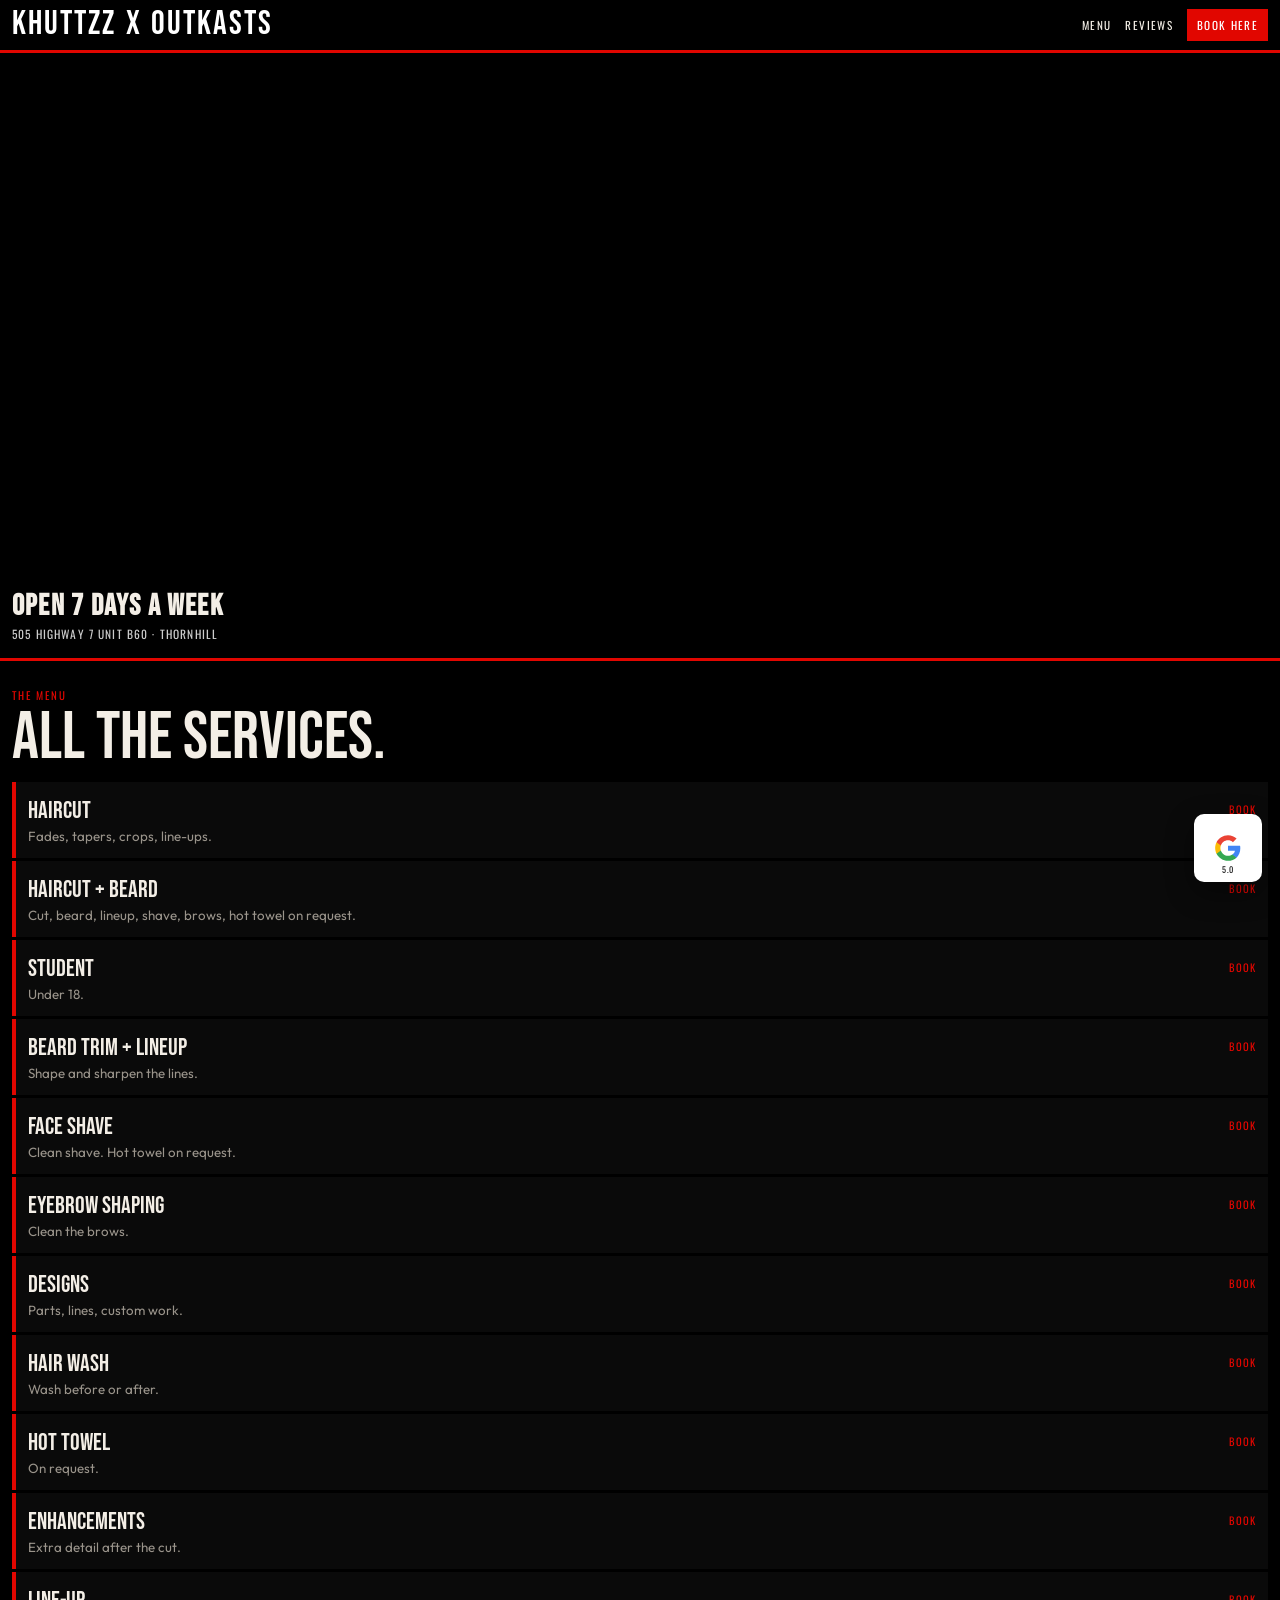
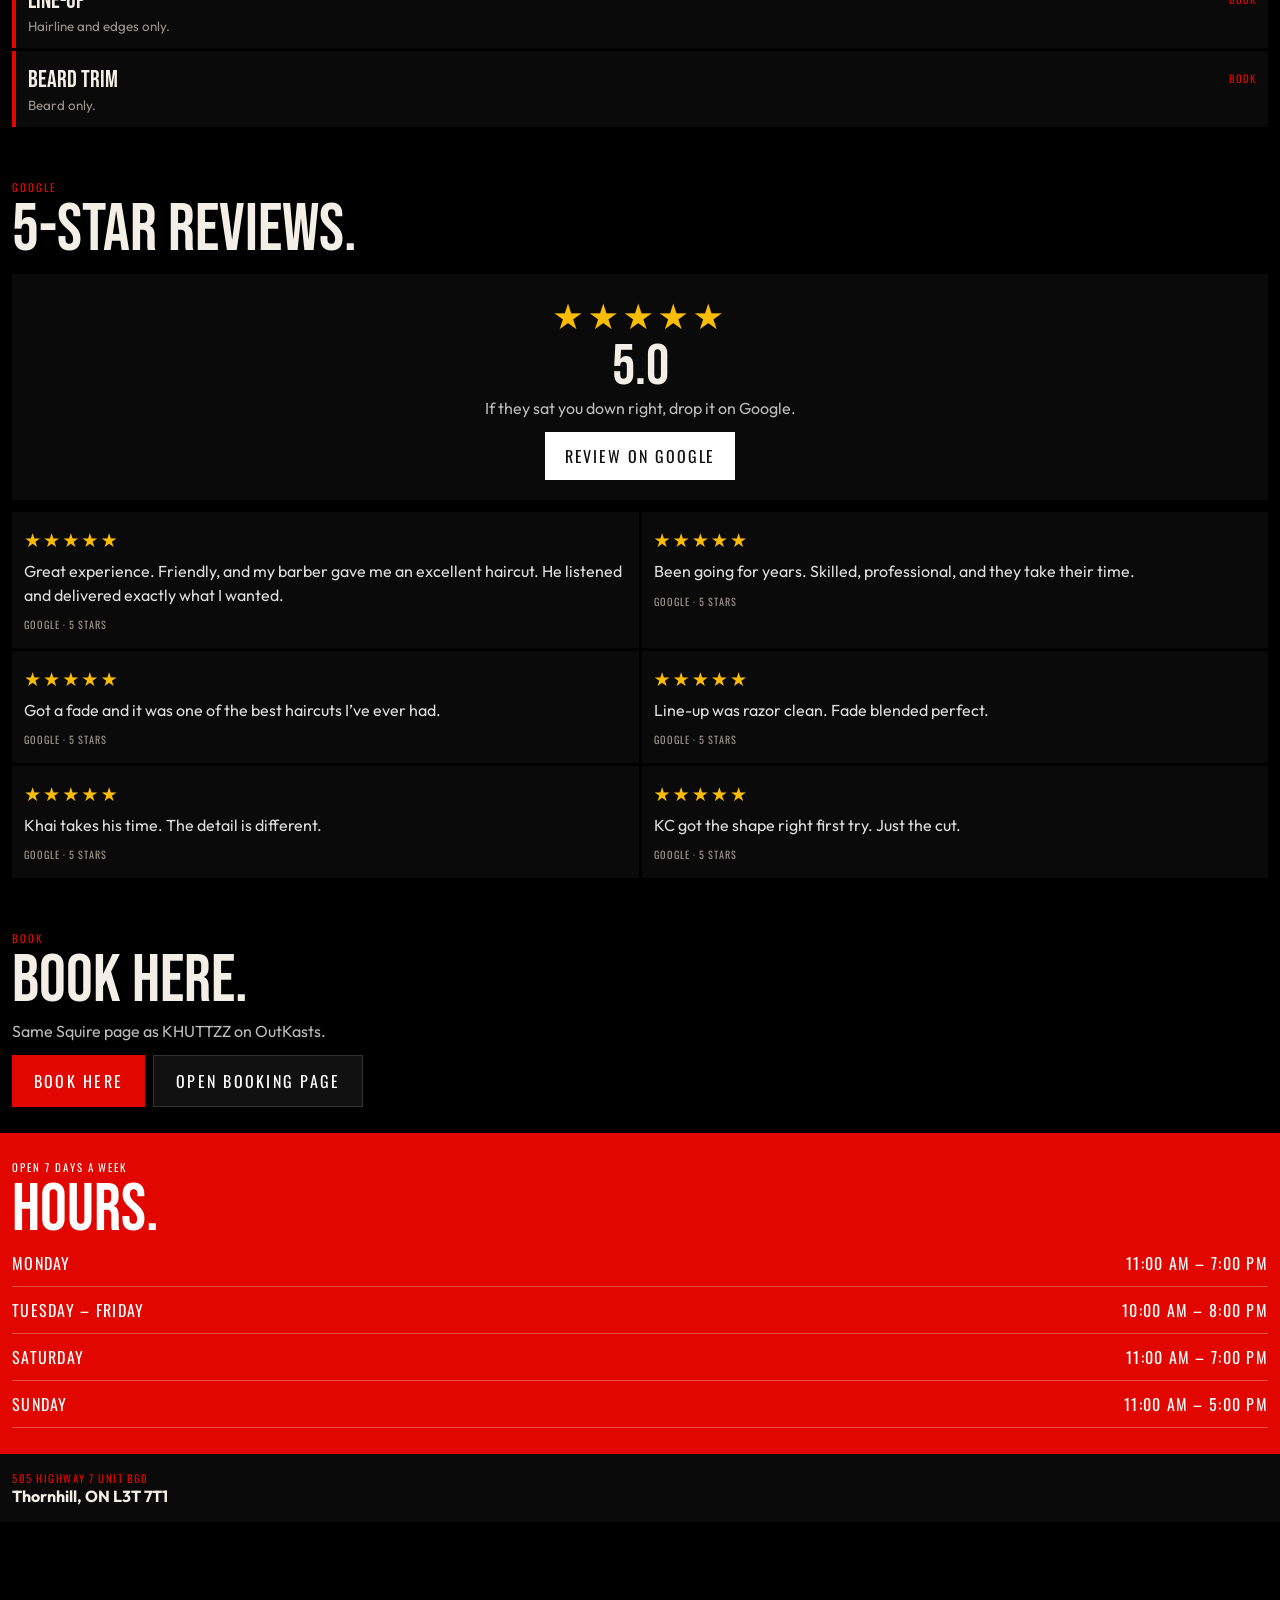
==== index.html @ bf130a8c "h" ====
<!DOCTYPE html>
<html lang="en">
<head>
  <meta charset="utf-8" />
  <meta name="viewport" content="width=device-width, initial-scale=1, viewport-fit=cover" />
  <title>KHUTTZZ x OutKasts | Thornhill</title>
  <link rel="icon" href="assets/logo.png" />
  <meta name="theme-color" content="#000000" />
  <meta name="apple-mobile-web-app-capable" content="yes" />
  <meta name="description" content="KHUTTZZ x OutKasts. Open 7 days a week. 505 Highway 7 Unit B60, Thornhill." />
  <link rel="preconnect" href="https://fonts.googleapis.com" />
  <link rel="preconnect" href="https://fonts.gstatic.com" crossorigin />
  <link href="https://fonts.googleapis.com/css2?family=Bebas+Neue&family=Oswald:wght@500;600&family=Outfit:wght@400;600&display=swap" rel="stylesheet" />
  <style>
    :root { --red:#e10600; --ink:#f3eee6; --mute:#9a948b; --gold:#fbbc04; }
    * { box-sizing:border-box; margin:0; padding:0; }
    html,body { width:100%; overflow-x:hidden; background:#000; color:var(--ink); }
    body { font-family:Outfit,system-ui,sans-serif; }
    img { display:block; }
    video { display:block; width:100%; }
    a { color:inherit; text-decoration:none; }
    img[broken],video[broken] { display:none !important; }

    .wall {
      position:fixed; inset:0; z-index:0;
      display:grid;
      grid-template-columns:1fr 1fr;
      grid-template-rows:repeat(4,1fr);
      width:100%; height:100vh; height:100dvh;
    }
    .wall video {
      width:100%; height:100%;
      object-fit:cover;
      pointer-events:none;
    }
    @media (min-width:700px) {
      .wall {
        grid-template-columns:repeat(4,1fr);
        grid-template-rows:1fr 1fr;
      }
    }
    .shade {
      position:fixed; inset:0; z-index:1; pointer-events:none;
      background:rgba(0,0,0,.55);
    }
    .wrap { position:relative; z-index:2; background:transparent; }
    .block, .bar, .hours, .pin, .menu a, .quotes article, .gbox { background:#000; }

    .top {
      position:sticky; top:0; z-index:20;
      display:flex; justify-content:space-between; align-items:center;
      padding:calc(8px + env(safe-area-inset-top)) 12px 8px;
      background:#000; border-bottom:3px solid var(--red);
    }
    .brand-lockup {
      display:flex; align-items:baseline; gap:.28em;
      min-width:0; max-width:70vw;
      font-family:"Bebas Neue",sans-serif;
      font-size:clamp(1.35rem,4.8vw,2.1rem);
      letter-spacing:.06em;
      color:#fff;
      line-height:1;
      white-space:nowrap;
    }
    .brand-lockup em {
      font-style:normal;
      font-family:"Bebas Neue",sans-serif;
      color:#fff;
      letter-spacing:.06em;
    }
    .top nav { display:flex; gap:14px; align-items:center; flex:none; }
    .top nav a {
      font-family:Oswald,sans-serif; letter-spacing:.12em; text-transform:uppercase; font-size:.7rem;
    }
    .top nav a.book-here {
      background:var(--red); color:#fff; padding:8px 10px;
    }

    .hero {
      height:46vh; min-height:220px; background:transparent;
    }
    .bar {
      padding:16px 12px; background:#000; border-bottom:3px solid var(--red);
    }
    .bar strong {
      display:block; font-family:"Bebas Neue",sans-serif; font-size:1.9rem;
      letter-spacing:.04em; text-transform:uppercase; line-height:1;
    }
    .bar span {
      display:block; margin-top:4px; font-family:Oswald,sans-serif;
      letter-spacing:.1em; text-transform:uppercase; font-size:.72rem; color:#ccc;
    }

    .block { padding:26px 12px; }
    .kicker { font-family:Oswald,sans-serif; letter-spacing:.18em; text-transform:uppercase; color:var(--red); font-size:.68rem; margin-bottom:6px; }
    h2 { font-family:"Bebas Neue",sans-serif; font-size:clamp(2.2rem,11vw,4.2rem); line-height:.88; font-weight:400; text-transform:uppercase; }

    @media (min-width:800px) {
      .hero { height:58vh; }
    }

    .menu { display:grid; gap:3px; margin-top:14px; }
    .menu a {
      display:flex; justify-content:space-between; align-items:flex-start; gap:14px;
      padding:14px 12px; background:#0a0a0a; border-left:4px solid var(--red);
    }
    .menu strong { font-family:"Bebas Neue",sans-serif; font-size:1.5rem; font-weight:400; }
    .menu small { display:block; color:var(--mute); margin-top:3px; }
    .menu em { font-style:normal; font-family:Oswald,sans-serif; letter-spacing:.1em; text-transform:uppercase; font-size:.66rem; color:var(--red); padding-top:5px; }

    .stars { color:var(--gold); letter-spacing:.1em; font-size:1.2rem; }
    .stars.lg { font-size:2.2rem; }
    .gbox { margin-top:14px; background:#0a0a0a; padding:20px 14px; text-align:center; }
    .gbox .score { font-family:"Bebas Neue",sans-serif; font-size:3.6rem; line-height:.8; margin:6px 0; }
    .gbox p { color:#bbb; margin:8px 0 14px; }
    .gbtn {
      display:inline-grid; place-items:center; min-height:48px; padding:0 20px;
      background:#fff; color:#111; font-family:Oswald,sans-serif; letter-spacing:.12em; text-transform:uppercase;
    }
    .quotes { display:grid; gap:3px; margin-top:12px; }
    @media (min-width:800px) { .quotes { grid-template-columns:1fr 1fr; } }
    .quotes article { background:#0a0a0a; padding:16px 12px; }
    .quotes p { color:#ddd; line-height:1.45; margin-top:8px; }
    .quotes span { display:block; margin-top:10px; font-family:Oswald,sans-serif; letter-spacing:.1em; text-transform:uppercase; font-size:.64rem; color:var(--mute); }

    .book-cta {
      display:flex; flex-wrap:wrap; gap:8px; margin-top:14px;
    }
    .book-cta a {
      display:inline-grid; place-items:center; min-height:52px; padding:0 22px;
      background:var(--red); color:#fff;
      font-family:Oswald,sans-serif; letter-spacing:.14em; text-transform:uppercase;
    }
    .book-cta a.ghost { background:#111; border:1px solid #333; }

    .hours { background:var(--red); color:#fff; }
    .hours li { display:flex; justify-content:space-between; padding:11px 0; border-bottom:1px solid rgba(255,255,255,.28); list-style:none; font-family:Oswald,sans-serif; letter-spacing:.08em; text-transform:uppercase; }

    .pin { display:block; padding:16px 12px; background:#0a0a0a; }
    .pin span { display:block; font-family:Oswald,sans-serif; letter-spacing:.14em; text-transform:uppercase; color:var(--red); font-size:.68rem; }
    .map iframe { width:100%; height:280px; border:0; }

    .gfloat {
      position:fixed; z-index:30; right:14px;
      bottom:calc(16px + env(safe-area-inset-bottom));
      width:68px; height:68px; padding:0; gap:0;
      display:grid; place-items:center;
      background:#fff; color:#111;
      border-radius:10px;
      overflow:hidden;
      box-shadow:0 10px 28px rgba(0,0,0,.45);
    }
    .gfloat svg { width:28px; height:28px; }
    .gfloat span { display:none; }
    .gfloat::after {
      content:"5.0";
      position:absolute;
      bottom:7px;
      font-family:Oswald,sans-serif;
      font-size:.52rem;
      letter-spacing:.08em;
      color:#111;
    }

    @media (min-width:860px) {
      .gfloat { bottom:18px; right:18px; }
    }
  </style>
</head>
<body>
  <div class="wall" aria-hidden="true">
    <video src="assets/reels/1.mp4" muted autoplay loop playsinline webkit-playsinline preload="auto"></video>
    <video src="assets/reels/2.mp4" muted autoplay loop playsinline webkit-playsinline preload="auto"></video>
    <video src="assets/reels/3.mp4" muted autoplay loop playsinline webkit-playsinline preload="auto"></video>
    <video src="assets/reels/4.mp4" muted autoplay loop playsinline webkit-playsinline preload="auto"></video>
    <video src="assets/reels/5.mp4" muted autoplay loop playsinline webkit-playsinline preload="auto"></video>
    <video src="assets/reels/6.mp4" muted autoplay loop playsinline webkit-playsinline preload="auto"></video>
    <video src="assets/reels/7.mp4" muted autoplay loop playsinline webkit-playsinline preload="auto"></video>
    <video src="assets/reels/8.mp4" muted autoplay loop playsinline webkit-playsinline preload="auto"></video>
  </div>
  <div class="shade"></div>
  <div class="wrap">
  <header class="top">
    <a class="brand-lockup" href="index.html" aria-label="KHUTTZZ x OutKasts">
      <span>KHUTTZZ</span>
      <em>x</em>
      <span>OUTKASTS</span>
    </a>
    <nav>
      <a href="#menu">Menu</a>
      <a href="#reviews">Reviews</a>
      <a class="book-here" href="https://getsquire.com/booking/book/khuttzz-x-outkasts-barbershop-thronhill" target="_blank" rel="noopener">Book Here</a>
    </nav>
  </header>

  <section class="hero" aria-hidden="true"></section>
  <section class="bar">
    <strong>Open 7 days a week</strong>
    <span>505 Highway 7 Unit B60 · Thornhill</span>
  </section>

  <section class="block" id="menu">
    <p class="kicker">The menu</p>
    <h2>All the services.</h2>
    <div class="menu">
      <a href="https://getsquire.com/booking/book/khuttzz-x-outkasts-barbershop-thronhill" target="_blank" rel="noopener"><span><strong>Haircut</strong><small>Fades, tapers, crops, line-ups.</small></span><em>Book</em></a>
      <a href="https://getsquire.com/booking/book/khuttzz-x-outkasts-barbershop-thronhill" target="_blank" rel="noopener"><span><strong>Haircut + Beard</strong><small>Cut, beard, lineup, shave, brows, hot towel on request.</small></span><em>Book</em></a>
      <a href="https://getsquire.com/booking/book/khuttzz-x-outkasts-barbershop-thronhill" target="_blank" rel="noopener"><span><strong>Student</strong><small>Under 18.</small></span><em>Book</em></a>
      <a href="https://getsquire.com/booking/book/khuttzz-x-outkasts-barbershop-thronhill" target="_blank" rel="noopener"><span><strong>Beard Trim + Lineup</strong><small>Shape and sharpen the lines.</small></span><em>Book</em></a>
      <a href="https://getsquire.com/booking/book/khuttzz-x-outkasts-barbershop-thronhill" target="_blank" rel="noopener"><span><strong>Face Shave</strong><small>Clean shave. Hot towel on request.</small></span><em>Book</em></a>
      <a href="https://getsquire.com/booking/book/khuttzz-x-outkasts-barbershop-thronhill" target="_blank" rel="noopener"><span><strong>Eyebrow Shaping</strong><small>Clean the brows.</small></span><em>Book</em></a>
      <a href="https://getsquire.com/booking/book/khuttzz-x-outkasts-barbershop-thronhill" target="_blank" rel="noopener"><span><strong>Designs</strong><small>Parts, lines, custom work.</small></span><em>Book</em></a>
      <a href="https://getsquire.com/booking/book/khuttzz-x-outkasts-barbershop-thronhill" target="_blank" rel="noopener"><span><strong>Hair Wash</strong><small>Wash before or after.</small></span><em>Book</em></a>
      <a href="https://getsquire.com/booking/book/khuttzz-x-outkasts-barbershop-thronhill" target="_blank" rel="noopener"><span><strong>Hot Towel</strong><small>On request.</small></span><em>Book</em></a>
      <a href="https://getsquire.com/booking/book/khuttzz-x-outkasts-barbershop-thronhill" target="_blank" rel="noopener"><span><strong>Enhancements</strong><small>Extra detail after the cut.</small></span><em>Book</em></a>
      <a href="https://getsquire.com/booking/book/khuttzz-x-outkasts-barbershop-thronhill" target="_blank" rel="noopener"><span><strong>Line-up</strong><small>Hairline and edges only.</small></span><em>Book</em></a>
      <a href="https://getsquire.com/booking/book/khuttzz-x-outkasts-barbershop-thronhill" target="_blank" rel="noopener"><span><strong>Beard Trim</strong><small>Beard only.</small></span><em>Book</em></a>
    </div>
  </section>

  <section class="block" id="reviews">
    <p class="kicker">Google</p>
    <h2>5-star reviews.</h2>
    <div class="gbox">
      <div class="stars lg">★★★★★</div>
      <div class="score">5.0</div>
      <p>If they sat you down right, drop it on Google.</p>
      <a class="gbtn" href="https://www.google.com/maps/search/?api=1&amp;query=KHUTTZZ+x+OutKasts+Barbershop%2C+505+Highway+7+Unit+B60%2C+Thornhill%2C+ON" target="_blank" rel="noopener">Review on Google</a>
    </div>
    <div class="quotes">
      <article><div class="stars">★★★★★</div><p>Great experience. Friendly, and my barber gave me an excellent haircut. He listened and delivered exactly what I wanted.</p><span>Google · 5 stars</span></article>
      <article><div class="stars">★★★★★</div><p>Been going for years. Skilled, professional, and they take their time.</p><span>Google · 5 stars</span></article>
      <article><div class="stars">★★★★★</div><p>Got a fade and it was one of the best haircuts I’ve ever had.</p><span>Google · 5 stars</span></article>
      <article><div class="stars">★★★★★</div><p>Line-up was razor clean. Fade blended perfect.</p><span>Google · 5 stars</span></article>
      <article><div class="stars">★★★★★</div><p>Khai takes his time. The detail is different.</p><span>Google · 5 stars</span></article>
      <article><div class="stars">★★★★★</div><p>KC got the shape right first try. Just the cut.</p><span>Google · 5 stars</span></article>
    </div>
  </section>

  <section class="block book" id="book">
    <p class="kicker">Book</p>
    <h2>Book Here.</h2>
    <p style="color:#bbb;margin:10px 0 0">Same Squire page as KHUTTZZ on OutKasts.</p>
    <div class="book-cta">
      <a href="https://getsquire.com/booking/book/khuttzz-x-outkasts-barbershop-thronhill" target="_blank" rel="noopener">Book Here</a>
      <a class="ghost" href="book.html">Open booking page</a>
    </div>
  </section>

  <section class="block hours">
    <p class="kicker" style="color:#fff">Open 7 days a week</p>
    <h2>Hours.</h2>
    <ul>
      <li><span>Monday</span><span>11:00 AM – 7:00 PM</span></li>
      <li><span>Tuesday – Friday</span><span>10:00 AM – 8:00 PM</span></li>
      <li><span>Saturday</span><span>11:00 AM – 7:00 PM</span></li>
      <li><span>Sunday</span><span>11:00 AM – 5:00 PM</span></li>
    </ul>
  </section>

  <section id="map">
    <a class="pin" href="https://maps.google.com/?q=505+Highway+7+Unit+B60,+Thornhill,+ON+L3T+7T1">
      <span>505 Highway 7 Unit B60</span>
      <strong>Thornhill, ON L3T 7T1</strong>
    </a>
    <div class="map">
      <iframe title="Map" src="https://maps.google.com/maps?q=505%20Highway%207%20Unit%20B60%2C%20Thornhill%2C%20ON%20L3T%207T1&z=15&output=embed" loading="lazy"></iframe>
    </div>
  </section>

  <a class="gfloat" href="https://www.google.com/maps/search/?api=1&amp;query=KHUTTZZ+x+OutKasts+Barbershop%2C+505+Hwy+7+Unit+B60%2C+Thornhill%2C+ON+L3T+7T1" target="_blank" rel="noopener" aria-label="Leave a 5 star Google review">
    <svg viewBox="0 0 24 24" width="24" height="24" aria-hidden="true">
      <path fill="#4285F4" d="M22.56 12.25c0-.78-.07-1.53-.2-2.25H12v4.26h5.92c-.26 1.37-1.04 2.53-2.21 3.31v2.77h3.57c2.08-1.92 3.28-4.74 3.28-8.09z"/>
      <path fill="#34A853" d="M12 23c2.97 0 5.46-.98 7.28-2.66l-3.57-2.77c-.98.66-2.23 1.06-3.71 1.06-2.86 0-5.29-1.93-6.16-4.53H2.18v2.84C3.99 20.53 7.7 23 12 23z"/>
      <path fill="#FBBC05" d="M5.84 14.09c-.22-.66-.35-1.36-.35-2.09s.13-1.43.35-2.09V7.07H2.18C1.43 8.55 1 10.22 1 12s.43 3.45 1.18 4.93l3.66-2.84z"/>
      <path fill="#EA4335" d="M12 5.38c1.62 0 3.06.56 4.21 1.64l3.15-3.15C17.45 2.09 14.97 1 12 1 7.7 1 3.99 3.47 2.18 7.07l3.66 2.84c.87-2.6 3.3-4.53 6.16-4.53z"/>
    </svg>
    <span>
      <span class="stars">★★★★★</span>
      <b>5.0 Google</b>
      <small>Leave a review</small>
    </span>
  </a>

  </div>
  <script>
    (function () {
      function playWall() {
        document.querySelectorAll(".wall video").forEach(function (v) {
          v.muted = true;
          v.playsInline = true;
          var p = v.play();
          if (p && p.catch) p.catch(function () {});
        });
      }
      playWall();
      document.addEventListener("DOMContentLoaded", playWall);
      window.addEventListener("load", playWall);
      document.addEventListener("touchstart", playWall, { once: true });
      document.addEventListener("click", playWall, { once: true });
      document.querySelectorAll("img").forEach(function (el) {
        el.addEventListener("error", function () { el.remove(); });
      });
    })();
  </script>
</body>
</html>
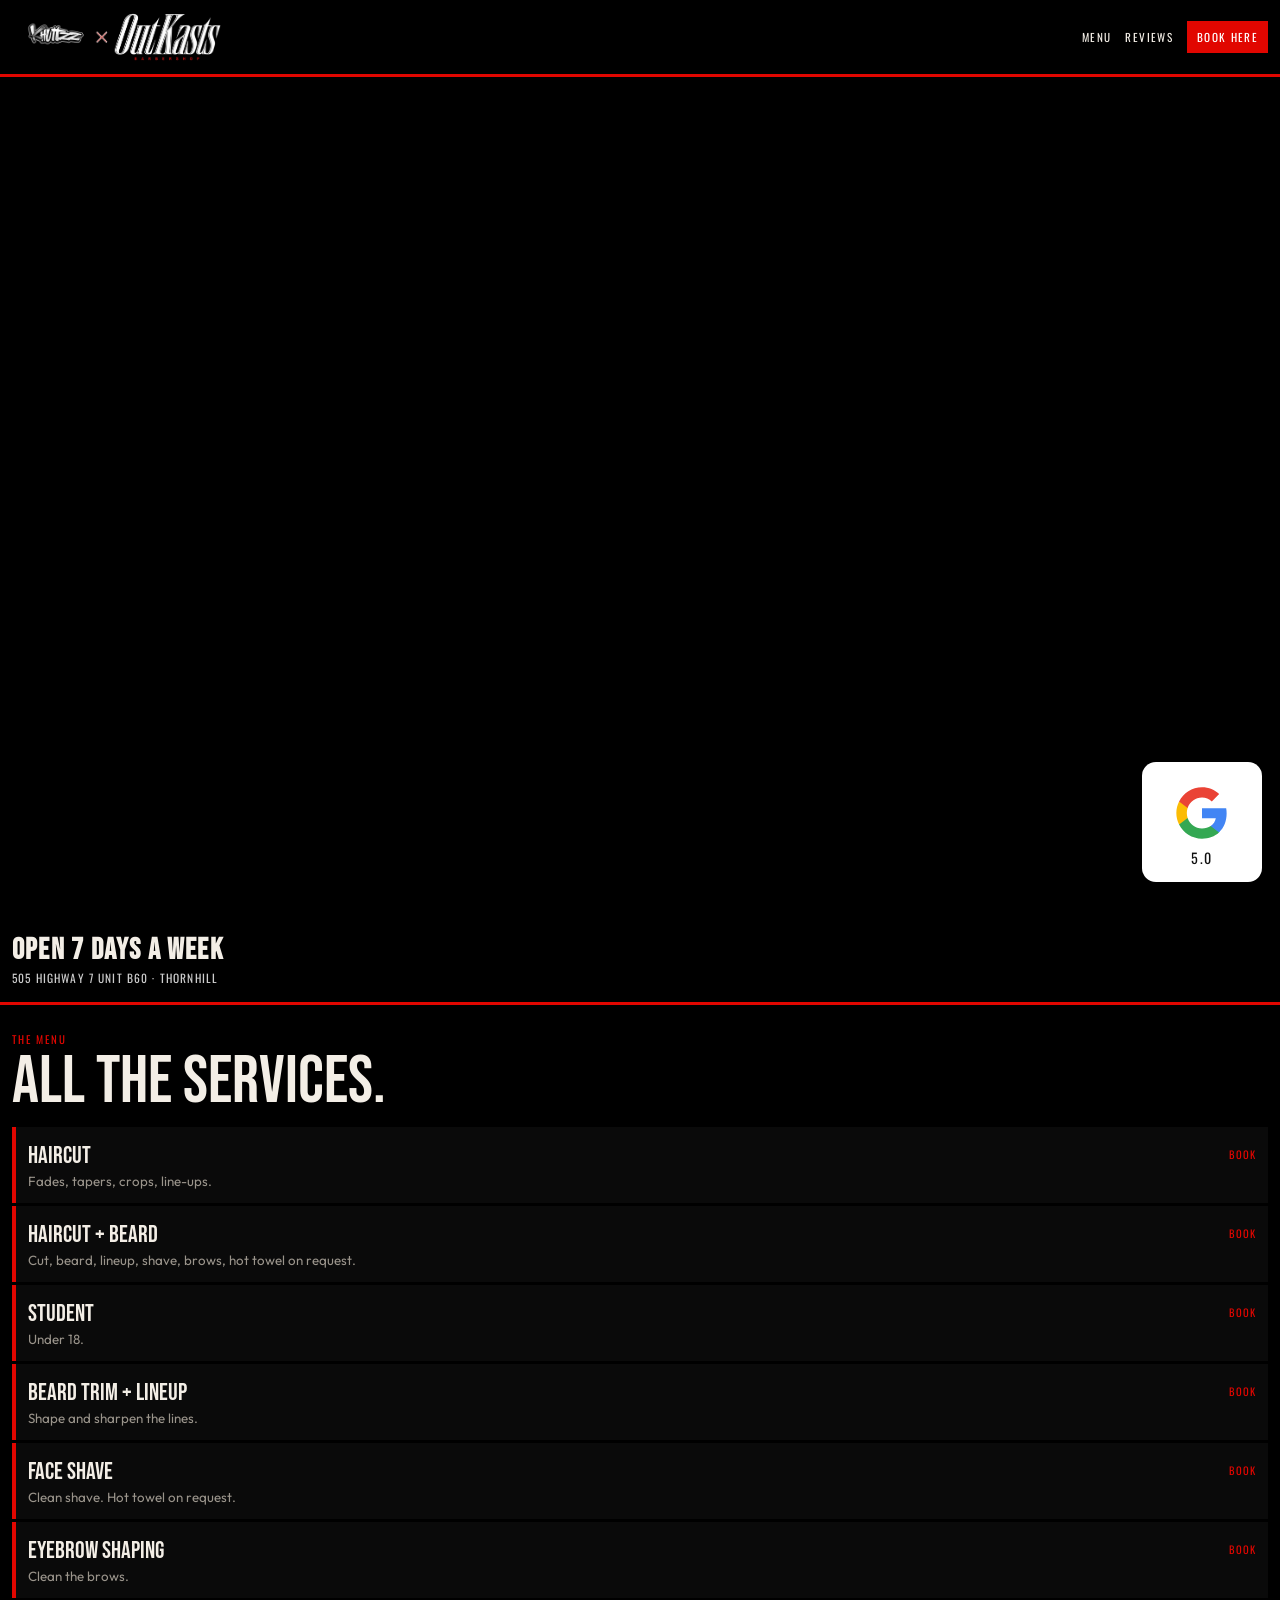
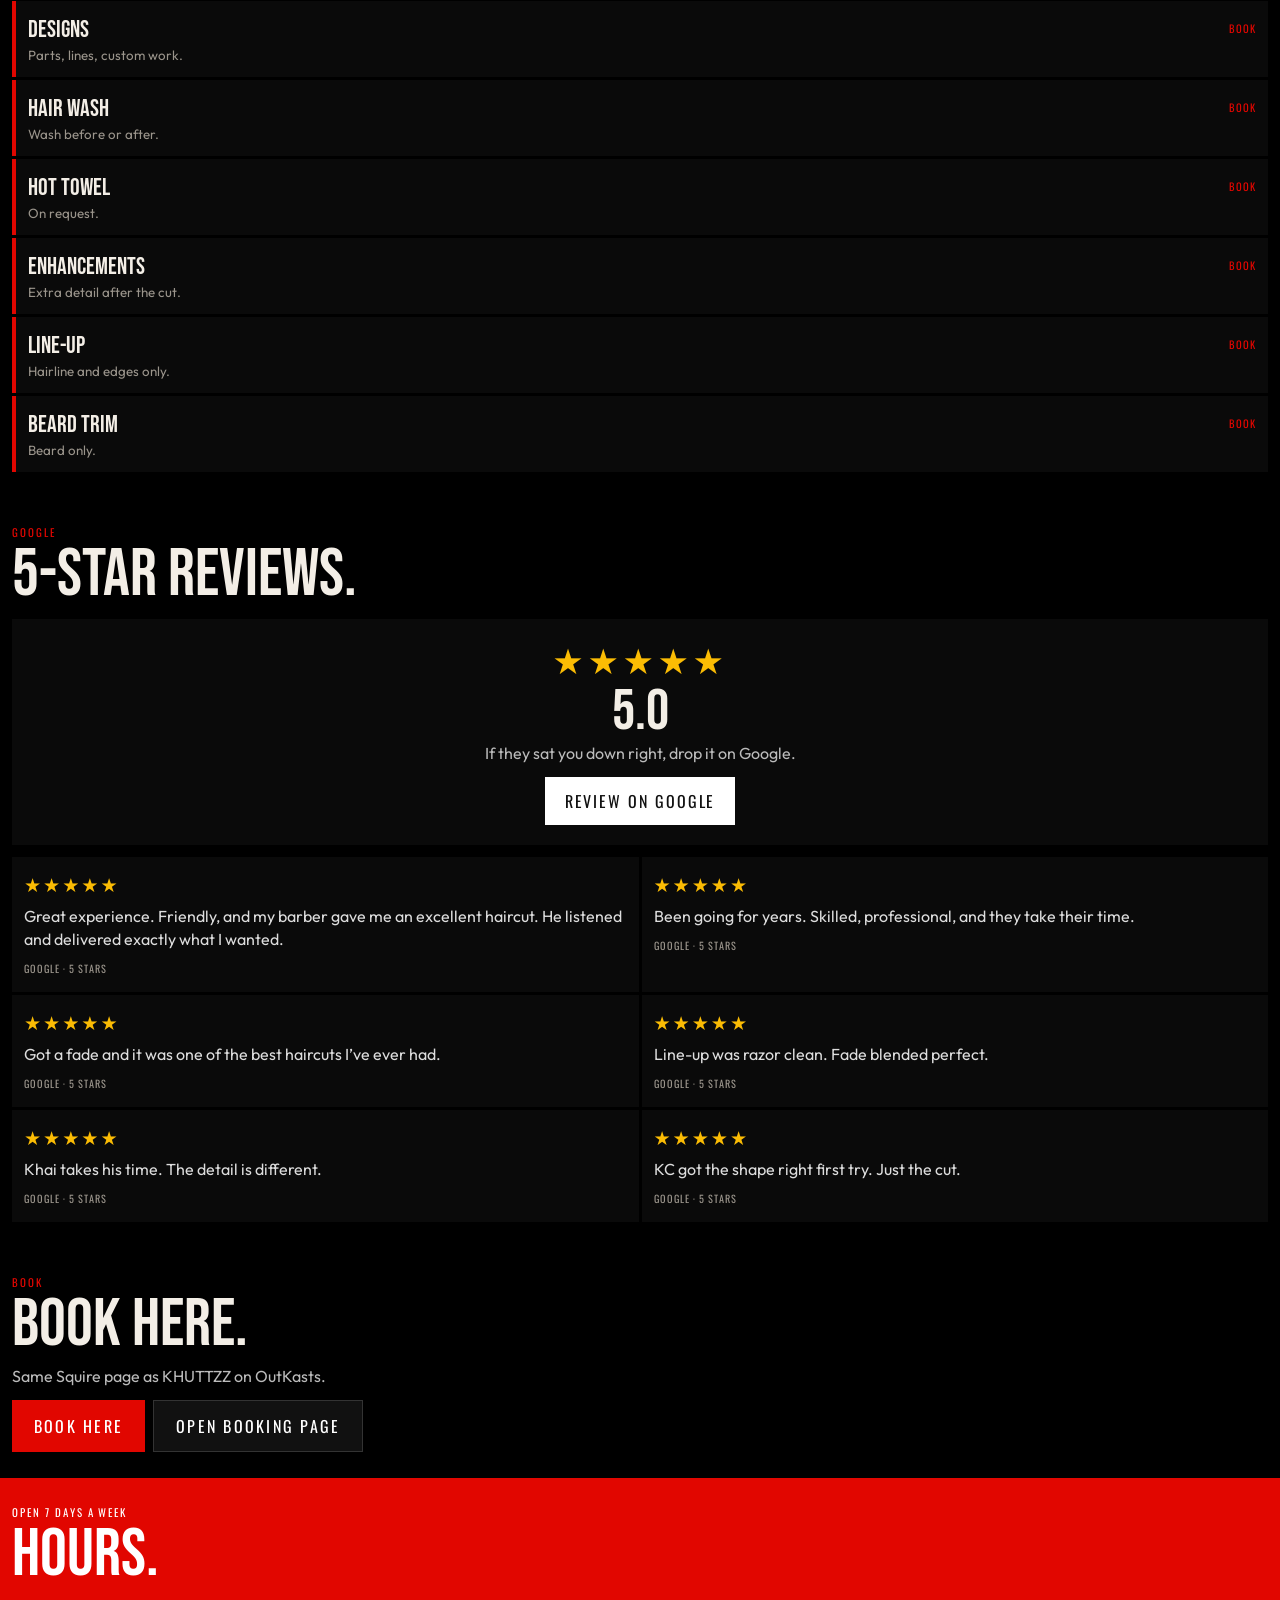
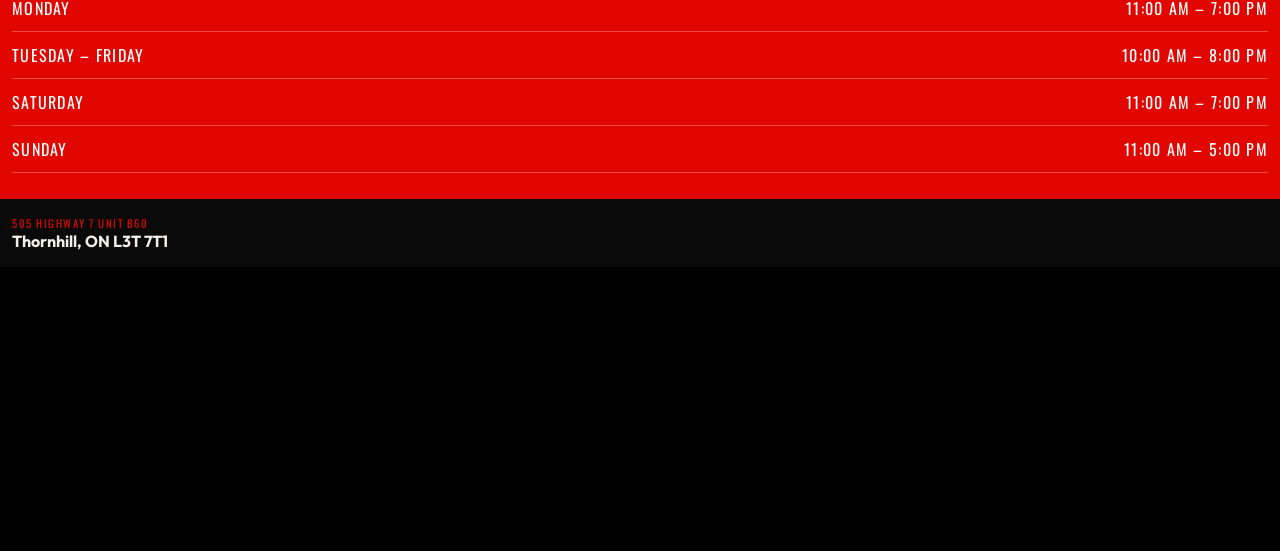
==== commit 217616b1: "h" ====
--- a/index.html
+++ b/index.html
@@ -26,7 +26,7 @@
       display:grid;
       grid-template-columns:1fr 1fr;
       grid-template-rows:repeat(4,1fr);
-      width:100%; height:100vh; height:100dvh;
+      width:100%; height:100%;
     }
     .wall video {
       width:100%; height:100%;
@@ -41,7 +41,7 @@
     }
     .shade {
       position:fixed; inset:0; z-index:1; pointer-events:none;
-      background:rgba(0,0,0,.55);
+      background:rgba(0,0,0,.45);
     }
     .wrap { position:relative; z-index:2; background:transparent; }
     .block, .bar, .hours, .pin, .menu a, .quotes article, .gbox { background:#000; }
@@ -52,21 +52,9 @@
       padding:calc(8px + env(safe-area-inset-top)) 12px 8px;
       background:#000; border-bottom:3px solid var(--red);
     }
-    .brand-lockup {
-      display:flex; align-items:baseline; gap:.28em;
-      min-width:0; max-width:70vw;
-      font-family:"Bebas Neue",sans-serif;
-      font-size:clamp(1.35rem,4.8vw,2.1rem);
-      letter-spacing:.06em;
-      color:#fff;
-      line-height:1;
-      white-space:nowrap;
-    }
-    .brand-lockup em {
-      font-style:normal;
-      font-family:"Bebas Neue",sans-serif;
-      color:#fff;
-      letter-spacing:.06em;
+    .brand {
+      height:48px; width:auto; max-width:min(58vw, 300px);
+      object-fit:contain; object-position:left center;
     }
     .top nav { display:flex; gap:14px; align-items:center; flex:none; }
     .top nav a {
@@ -77,7 +65,9 @@
     }
 
     .hero {
-      height:46vh; min-height:220px; background:transparent;
+      height:calc(100svh - 58px);
+      min-height:340px;
+      background:transparent;
     }
     .bar {
       padding:16px 12px; background:#000; border-bottom:3px solid var(--red);
@@ -96,7 +86,7 @@
     h2 { font-family:"Bebas Neue",sans-serif; font-size:clamp(2.2rem,11vw,4.2rem); line-height:.88; font-weight:400; text-transform:uppercase; }
 
     @media (min-width:800px) {
-      .hero { height:58vh; }
+      .brand { height:58px; max-width:360px; }
     }
 
     .menu { display:grid; gap:3px; margin-top:14px; }
@@ -143,27 +133,29 @@
     .gfloat {
       position:fixed; z-index:30; right:14px;
       bottom:calc(16px + env(safe-area-inset-bottom));
-      width:68px; height:68px; padding:0; gap:0;
+      width:104px; height:104px; padding:0 0 16px; gap:0;
       display:grid; place-items:center;
       background:#fff; color:#111;
-      border-radius:10px;
+      border-radius:14px;
       overflow:hidden;
-      box-shadow:0 10px 28px rgba(0,0,0,.45);
-    }
-    .gfloat svg { width:28px; height:28px; }
+      box-shadow:0 12px 32px rgba(0,0,0,.5);
+    }
+    .gfloat svg { width:48px; height:48px; }
     .gfloat span { display:none; }
     .gfloat::after {
       content:"5.0";
       position:absolute;
-      bottom:7px;
+      bottom:12px;
       font-family:Oswald,sans-serif;
-      font-size:.52rem;
-      letter-spacing:.08em;
+      font-size:.78rem;
+      letter-spacing:.1em;
       color:#111;
     }
 
     @media (min-width:860px) {
-      .gfloat { bottom:18px; right:18px; }
+      .gfloat { width:120px; height:120px; bottom:18px; right:18px; padding-bottom:18px; }
+      .gfloat svg { width:56px; height:56px; }
+      .gfloat::after { font-size:.88rem; bottom:14px; }
     }
   </style>
 </head>
@@ -181,10 +173,8 @@
   <div class="shade"></div>
   <div class="wrap">
   <header class="top">
-    <a class="brand-lockup" href="index.html" aria-label="KHUTTZZ x OutKasts">
-      <span>KHUTTZZ</span>
-      <em>x</em>
-      <span>OUTKASTS</span>
+    <a href="index.html">
+      <img class="brand" src="assets/collab.jpg" width="200" height="89" alt="KHUTTZZ x OutKasts" onerror="this.remove()" />
     </a>
     <nav>
       <a href="#menu">Menu</a>
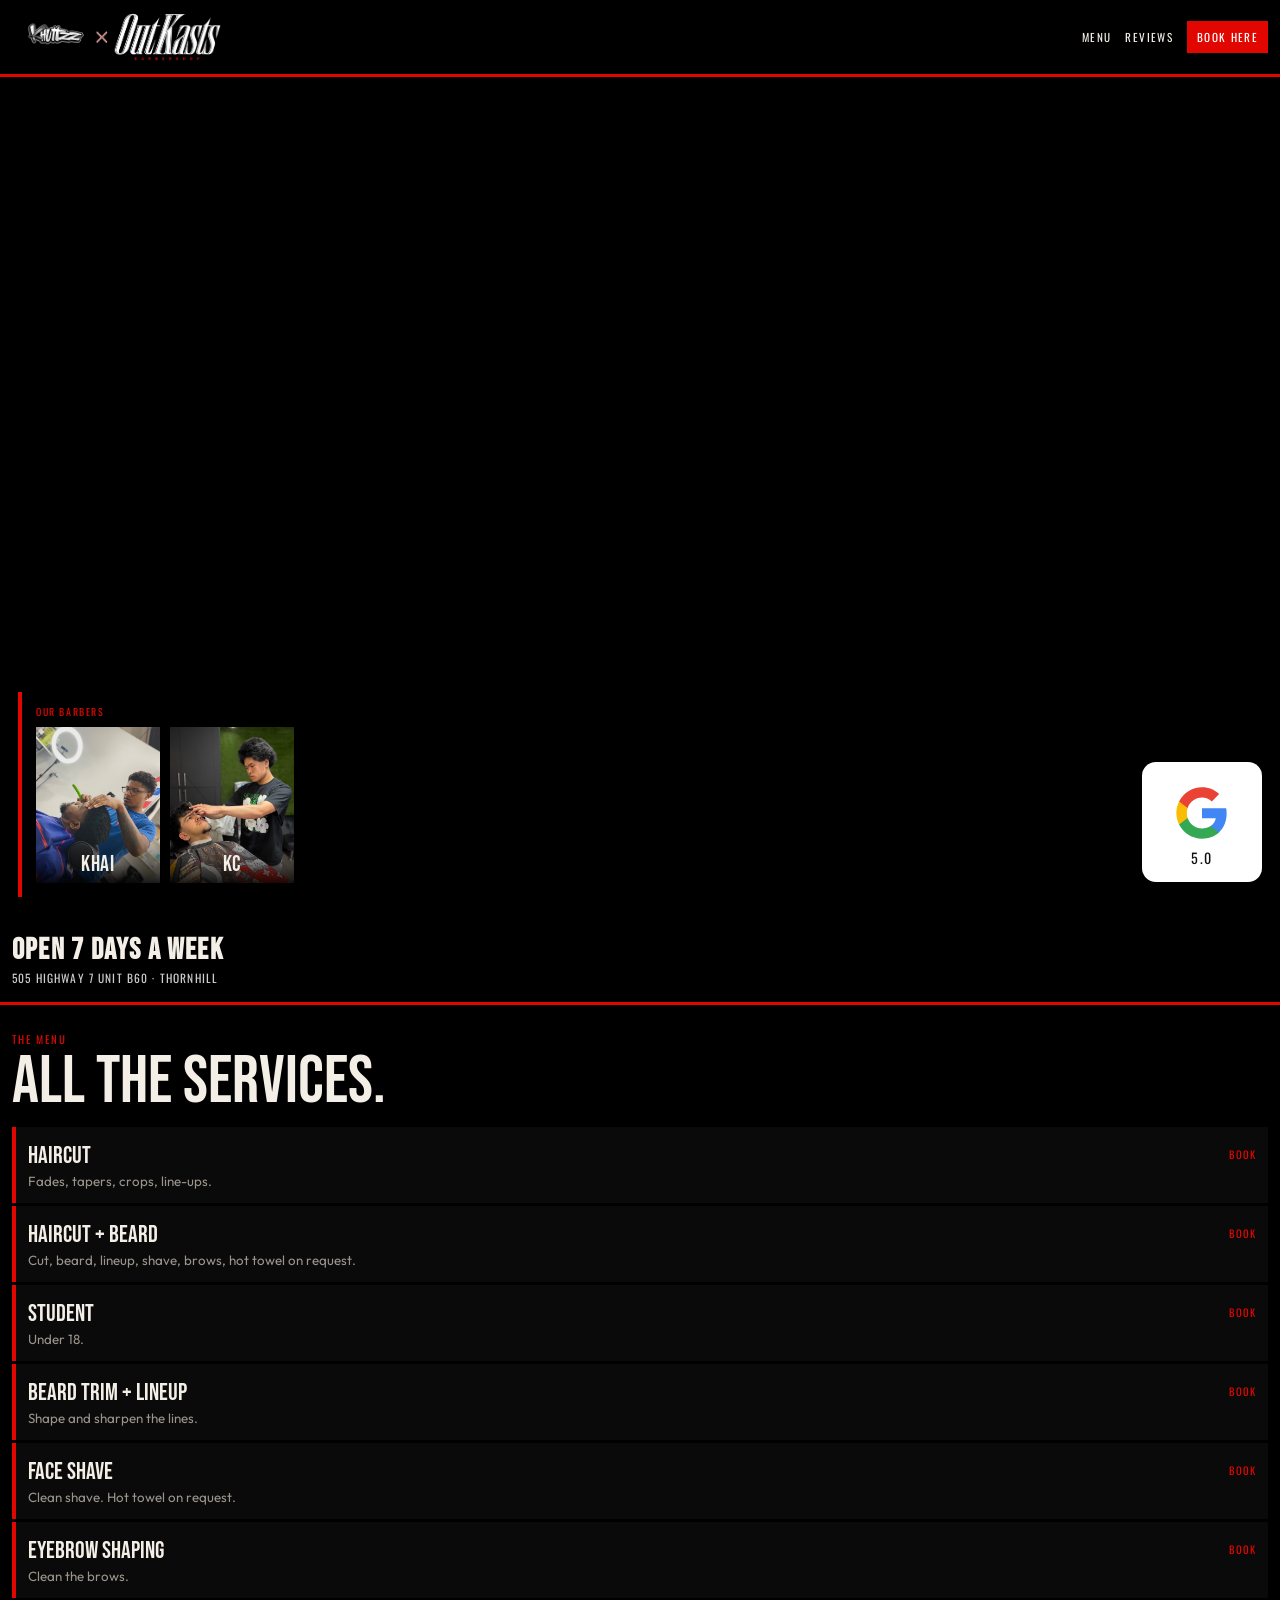
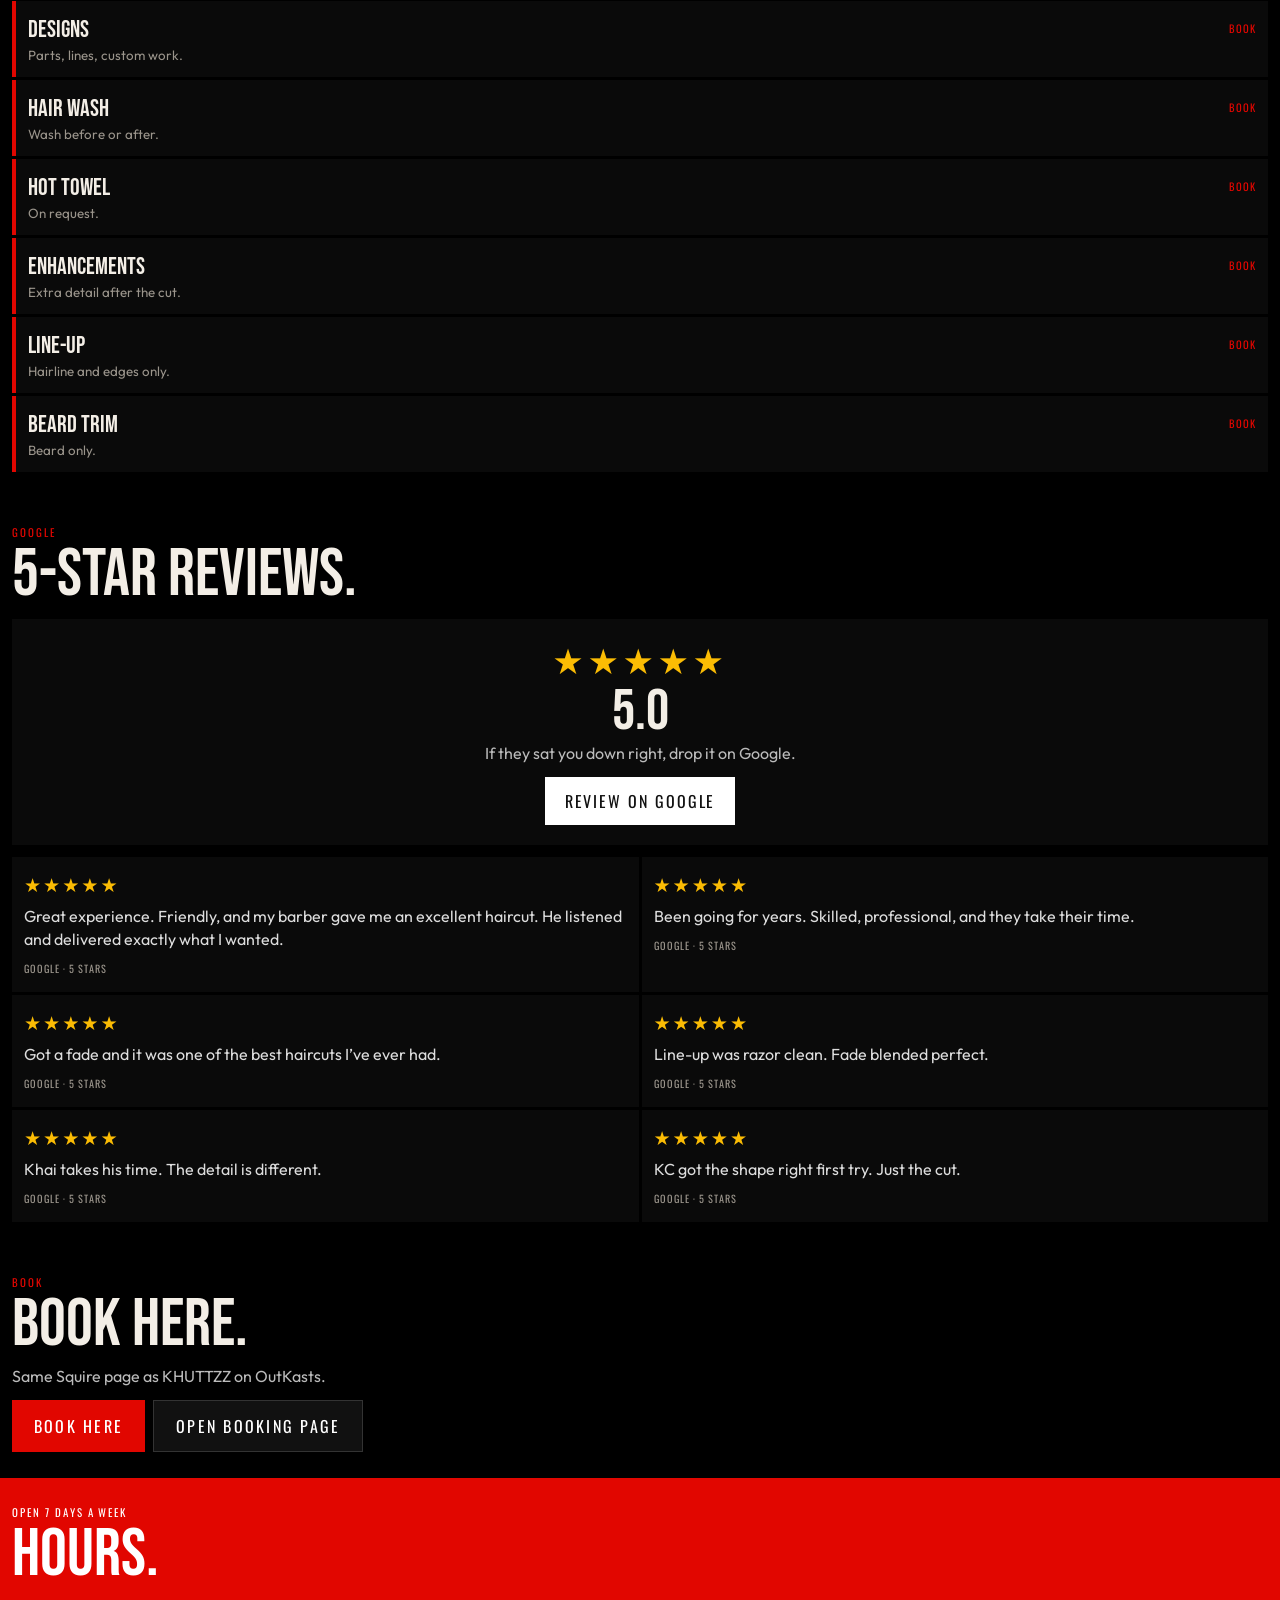
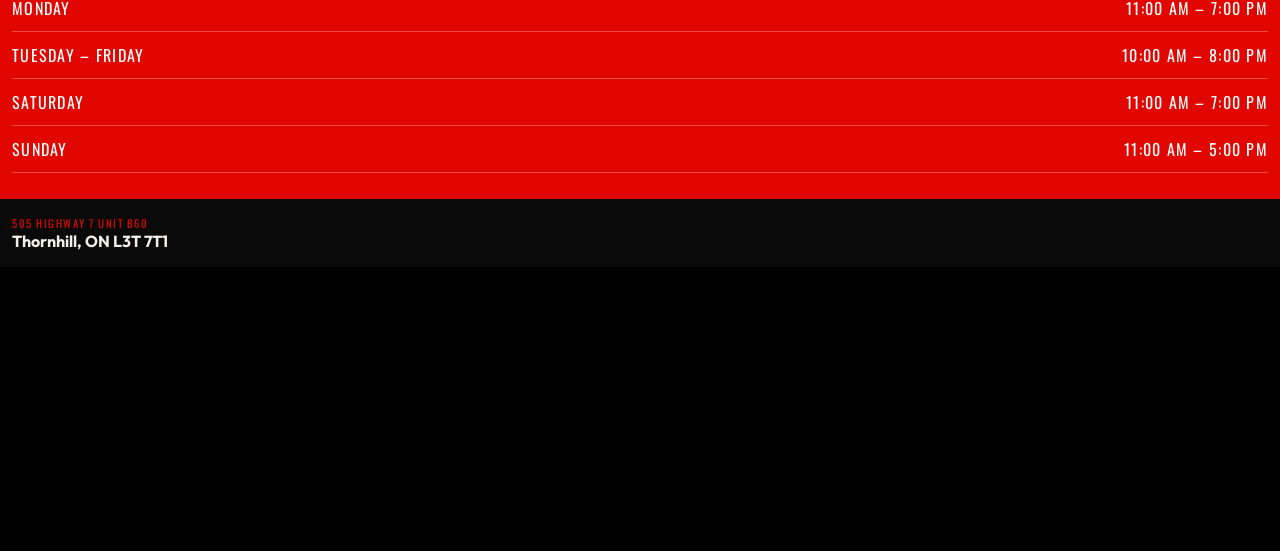
==== commit 13c00377: "h" ====
--- a/index.html
+++ b/index.html
@@ -65,9 +65,49 @@
     }
 
     .hero {
+      position:relative;
       height:calc(100svh - 58px);
       min-height:340px;
       background:transparent;
+    }
+    .crew {
+      position:absolute;
+      left:12px;
+      bottom:16px;
+      z-index:6;
+      max-width:calc(100% - 140px);
+      padding:10px 12px 12px;
+      background:rgba(0,0,0,.78);
+      border-left:4px solid var(--red);
+    }
+    .crew > p {
+      font-family:Oswald,sans-serif;
+      letter-spacing:.16em;
+      text-transform:uppercase;
+      font-size:.62rem;
+      color:var(--red);
+      margin-bottom:8px;
+    }
+    .crew-row { display:flex; gap:10px; }
+    .crew figure { position:relative; width:86px; }
+    .crew img {
+      width:86px; height:108px;
+      object-fit:cover;
+    }
+    .crew figcaption {
+      position:absolute; left:0; right:0; bottom:0;
+      padding:16px 4px 6px;
+      background:linear-gradient(transparent, rgba(0,0,0,.88));
+      font-family:"Bebas Neue",sans-serif;
+      font-size:1.15rem;
+      letter-spacing:.04em;
+      text-align:center;
+    }
+    @media (min-width:800px) {
+      .crew { left:18px; bottom:22px; padding:12px 14px 14px; }
+      .crew figure { width:124px; }
+      .crew img { width:124px; height:156px; }
+      .crew figcaption { font-size:1.35rem; }
     }
     .bar {
       padding:16px 12px; background:#000; border-bottom:3px solid var(--red);
@@ -183,7 +223,21 @@
     </nav>
   </header>
 
-  <section class="hero" aria-hidden="true"></section>
+  <section class="hero">
+    <aside class="crew">
+      <p>Our Barbers</p>
+      <div class="crew-row">
+        <figure>
+          <img src="assets/khai.jpg" alt="Khai" />
+          <figcaption>Khai</figcaption>
+        </figure>
+        <figure>
+          <img src="assets/kc.jpg" alt="KC" />
+          <figcaption>KC</figcaption>
+        </figure>
+      </div>
+    </aside>
+  </section>
   <section class="bar">
     <strong>Open 7 days a week</strong>
     <span>505 Highway 7 Unit B60 · Thornhill</span>
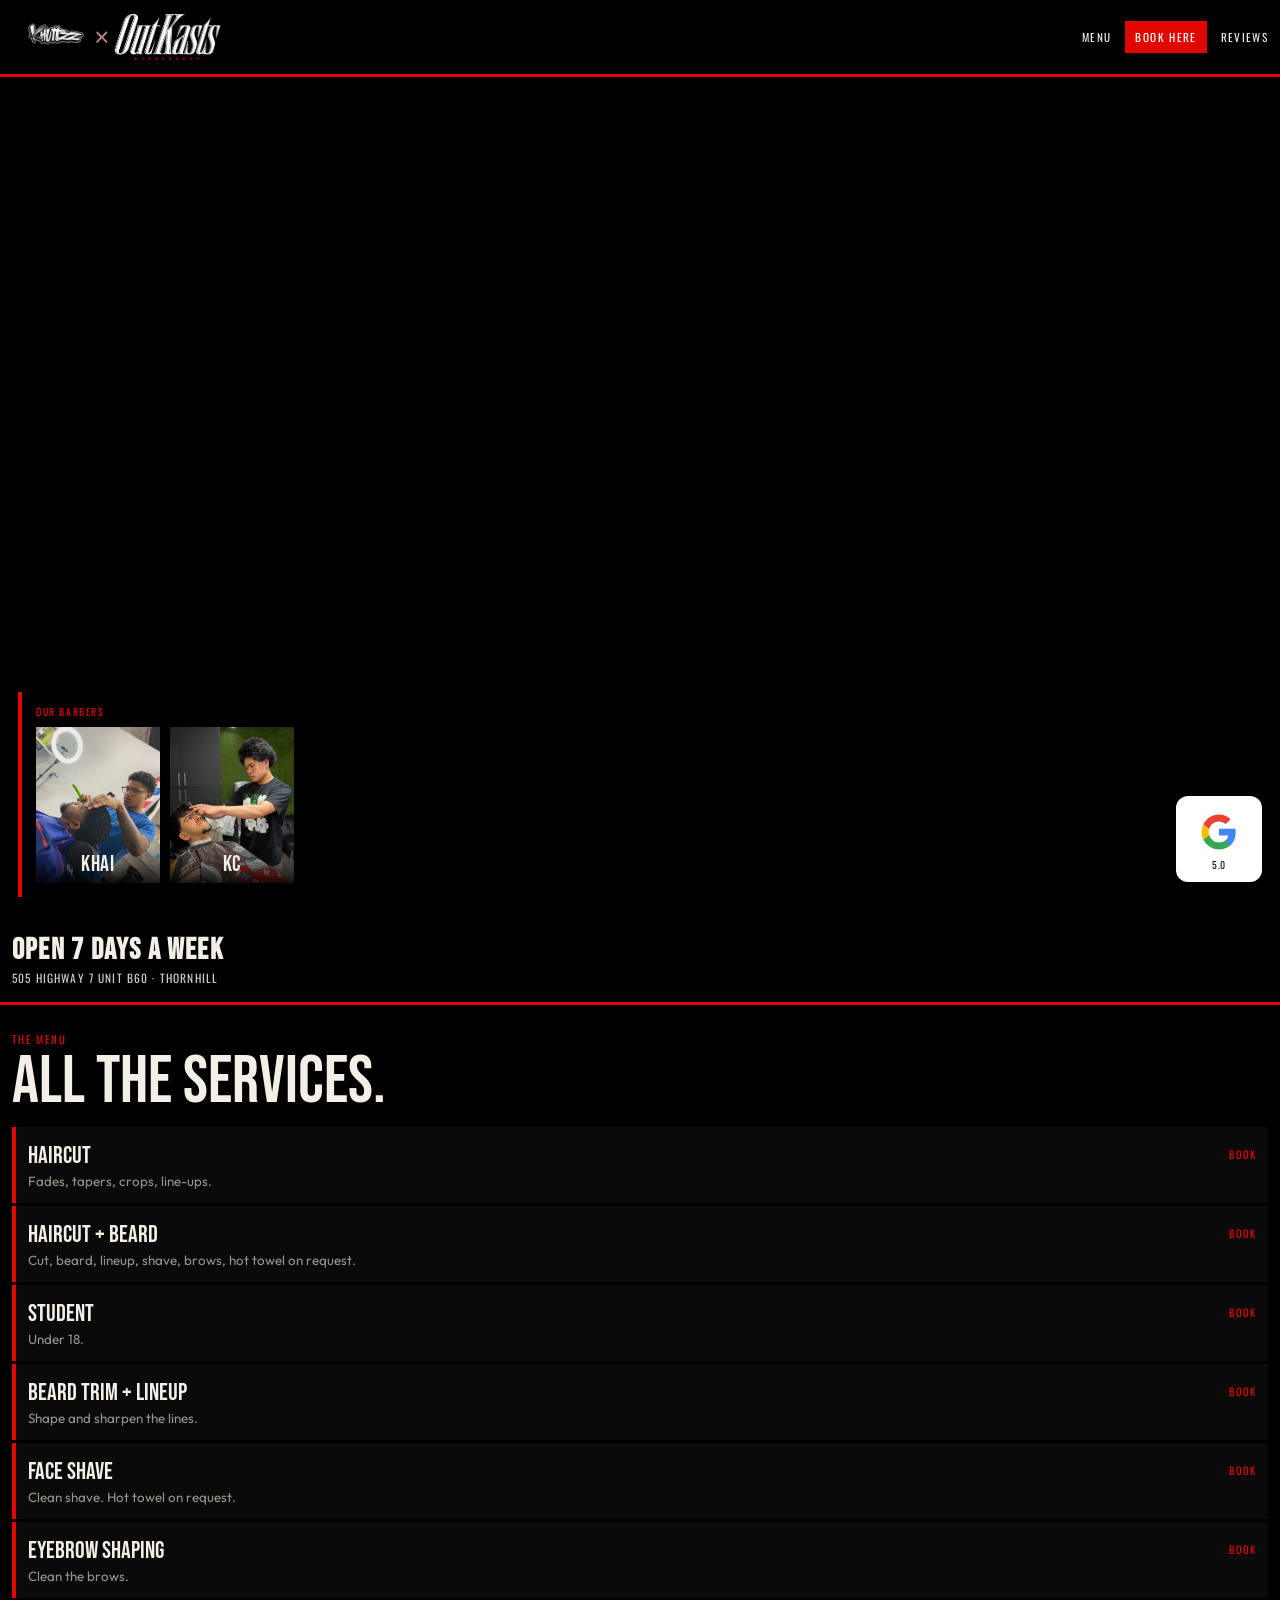
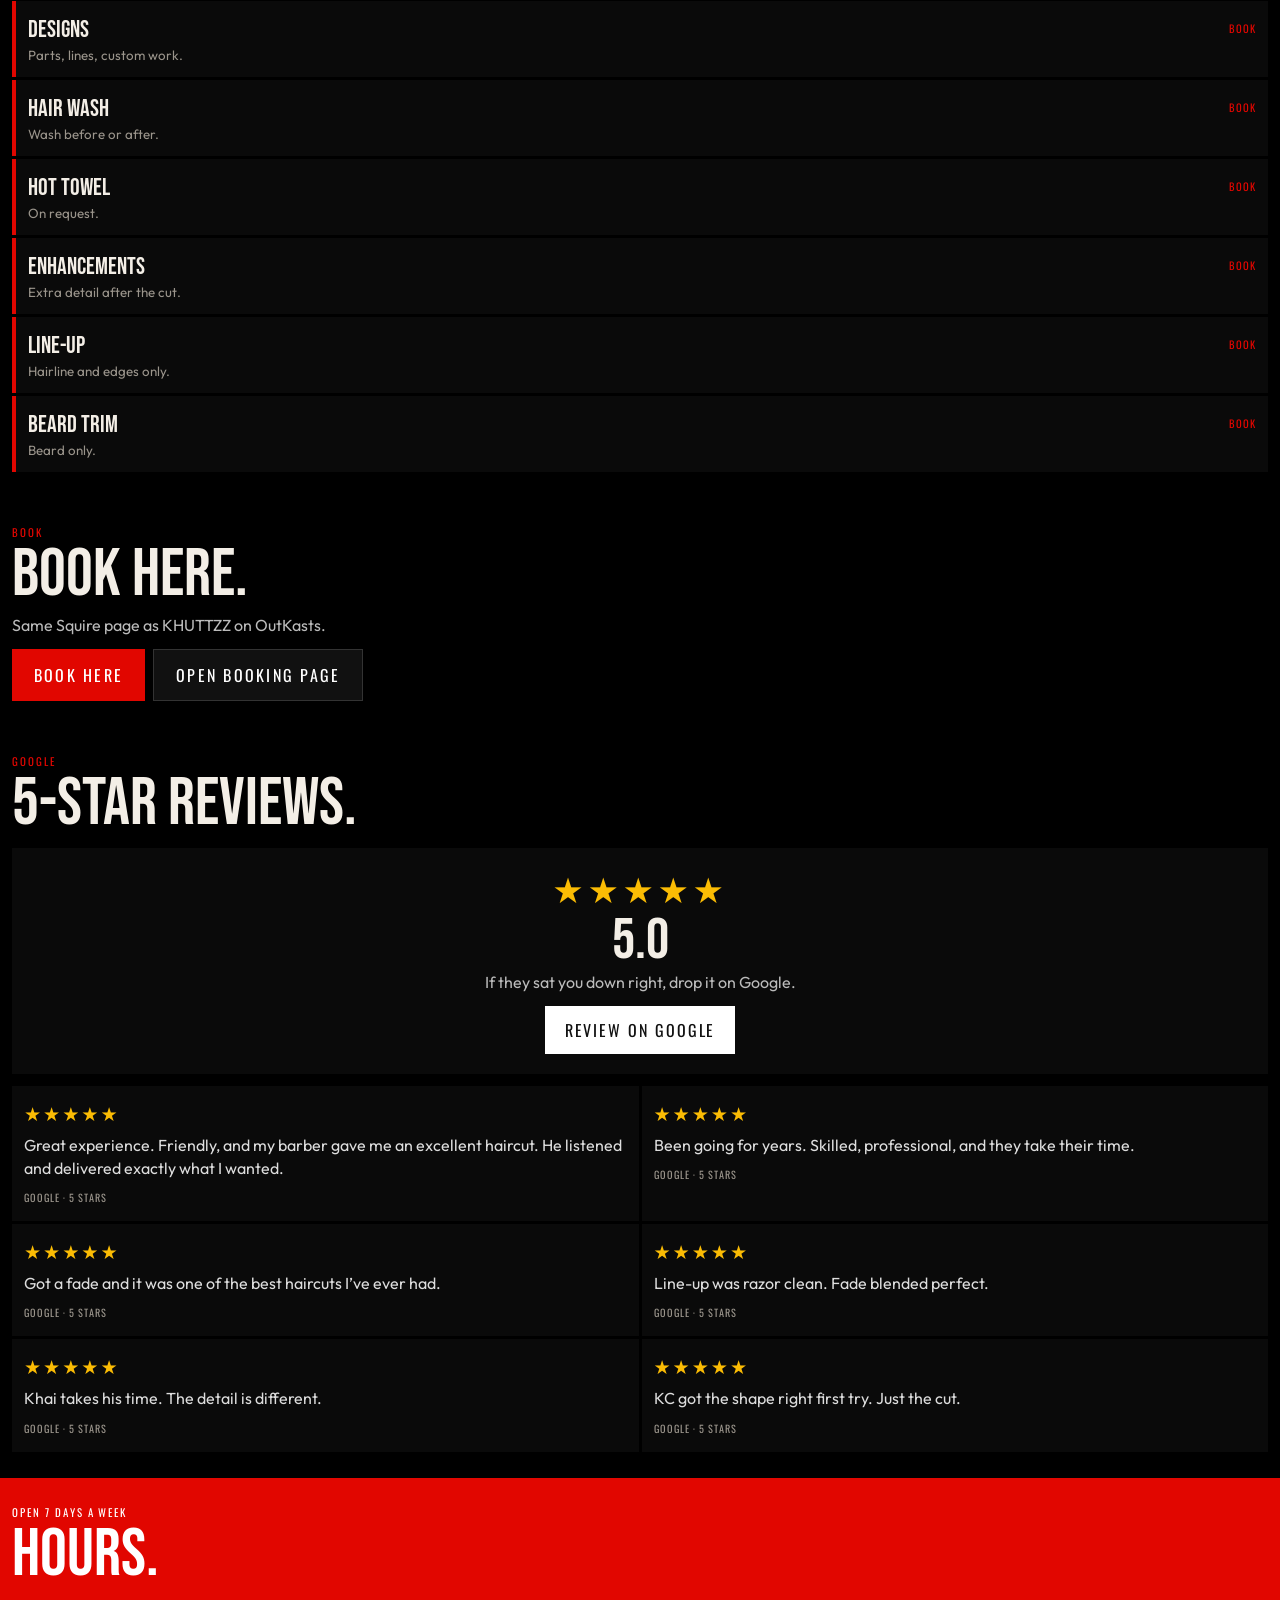
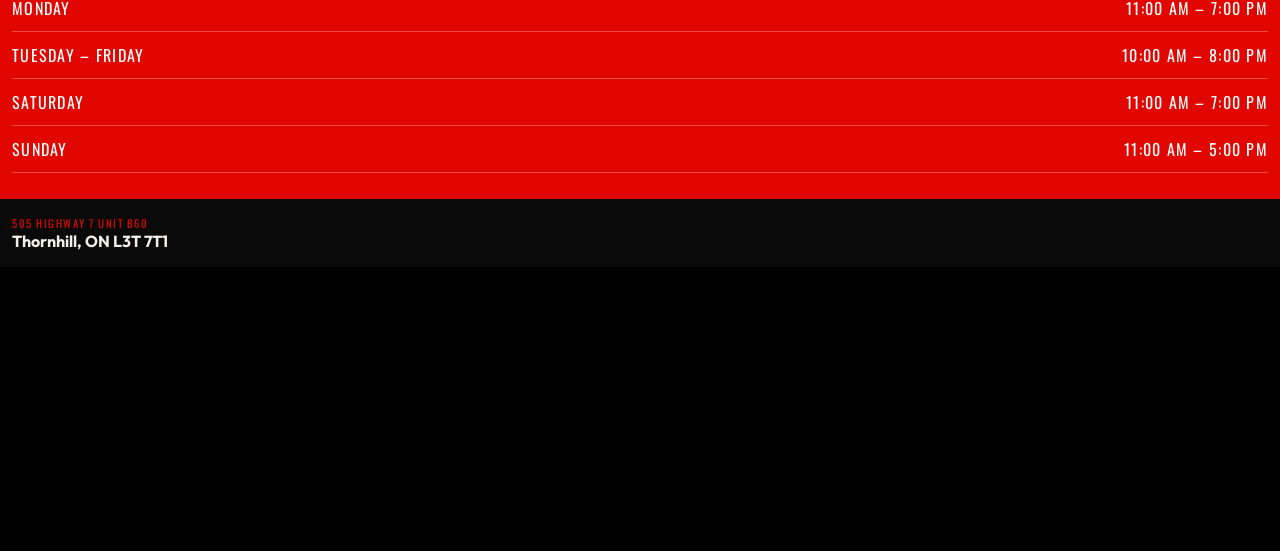
==== commit 84ec77e0: "h" ====
--- a/index.html
+++ b/index.html
@@ -173,29 +173,29 @@
     .gfloat {
       position:fixed; z-index:30; right:14px;
       bottom:calc(16px + env(safe-area-inset-bottom));
-      width:104px; height:104px; padding:0 0 16px; gap:0;
+      width:80px; height:80px; padding:0 0 12px; gap:0;
       display:grid; place-items:center;
       background:#fff; color:#111;
-      border-radius:14px;
+      border-radius:12px;
       overflow:hidden;
-      box-shadow:0 12px 32px rgba(0,0,0,.5);
-    }
-    .gfloat svg { width:48px; height:48px; }
+      box-shadow:0 10px 28px rgba(0,0,0,.45);
+    }
+    .gfloat svg { width:34px; height:34px; }
     .gfloat span { display:none; }
     .gfloat::after {
       content:"5.0";
       position:absolute;
-      bottom:12px;
+      bottom:8px;
       font-family:Oswald,sans-serif;
-      font-size:.78rem;
-      letter-spacing:.1em;
+      font-size:.58rem;
+      letter-spacing:.08em;
       color:#111;
     }
 
     @media (min-width:860px) {
-      .gfloat { width:120px; height:120px; bottom:18px; right:18px; padding-bottom:18px; }
-      .gfloat svg { width:56px; height:56px; }
-      .gfloat::after { font-size:.88rem; bottom:14px; }
+      .gfloat { width:86px; height:86px; bottom:18px; right:18px; padding-bottom:14px; }
+      .gfloat svg { width:38px; height:38px; }
+      .gfloat::after { font-size:.62rem; bottom:10px; }
     }
   </style>
 </head>
@@ -218,8 +218,8 @@
     </a>
     <nav>
       <a href="#menu">Menu</a>
+      <a class="book-here" href="https://getsquire.com/booking/book/khuttzz-x-outkasts-barbershop-thronhill" target="_blank" rel="noopener">Book Here</a>
       <a href="#reviews">Reviews</a>
-      <a class="book-here" href="https://getsquire.com/booking/book/khuttzz-x-outkasts-barbershop-thronhill" target="_blank" rel="noopener">Book Here</a>
     </nav>
   </header>
 
@@ -262,6 +262,16 @@
     </div>
   </section>
 
+  <section class="block book" id="book">
+    <p class="kicker">Book</p>
+    <h2>Book Here.</h2>
+    <p style="color:#bbb;margin:10px 0 0">Same Squire page as KHUTTZZ on OutKasts.</p>
+    <div class="book-cta">
+      <a href="https://getsquire.com/booking/book/khuttzz-x-outkasts-barbershop-thronhill" target="_blank" rel="noopener">Book Here</a>
+      <a class="ghost" href="book.html">Open booking page</a>
+    </div>
+  </section>
+
   <section class="block" id="reviews">
     <p class="kicker">Google</p>
     <h2>5-star reviews.</h2>
@@ -278,16 +288,6 @@
       <article><div class="stars">★★★★★</div><p>Line-up was razor clean. Fade blended perfect.</p><span>Google · 5 stars</span></article>
       <article><div class="stars">★★★★★</div><p>Khai takes his time. The detail is different.</p><span>Google · 5 stars</span></article>
       <article><div class="stars">★★★★★</div><p>KC got the shape right first try. Just the cut.</p><span>Google · 5 stars</span></article>
-    </div>
-  </section>
-
-  <section class="block book" id="book">
-    <p class="kicker">Book</p>
-    <h2>Book Here.</h2>
-    <p style="color:#bbb;margin:10px 0 0">Same Squire page as KHUTTZZ on OutKasts.</p>
-    <div class="book-cta">
-      <a href="https://getsquire.com/booking/book/khuttzz-x-outkasts-barbershop-thronhill" target="_blank" rel="noopener">Book Here</a>
-      <a class="ghost" href="book.html">Open booking page</a>
     </div>
   </section>
 
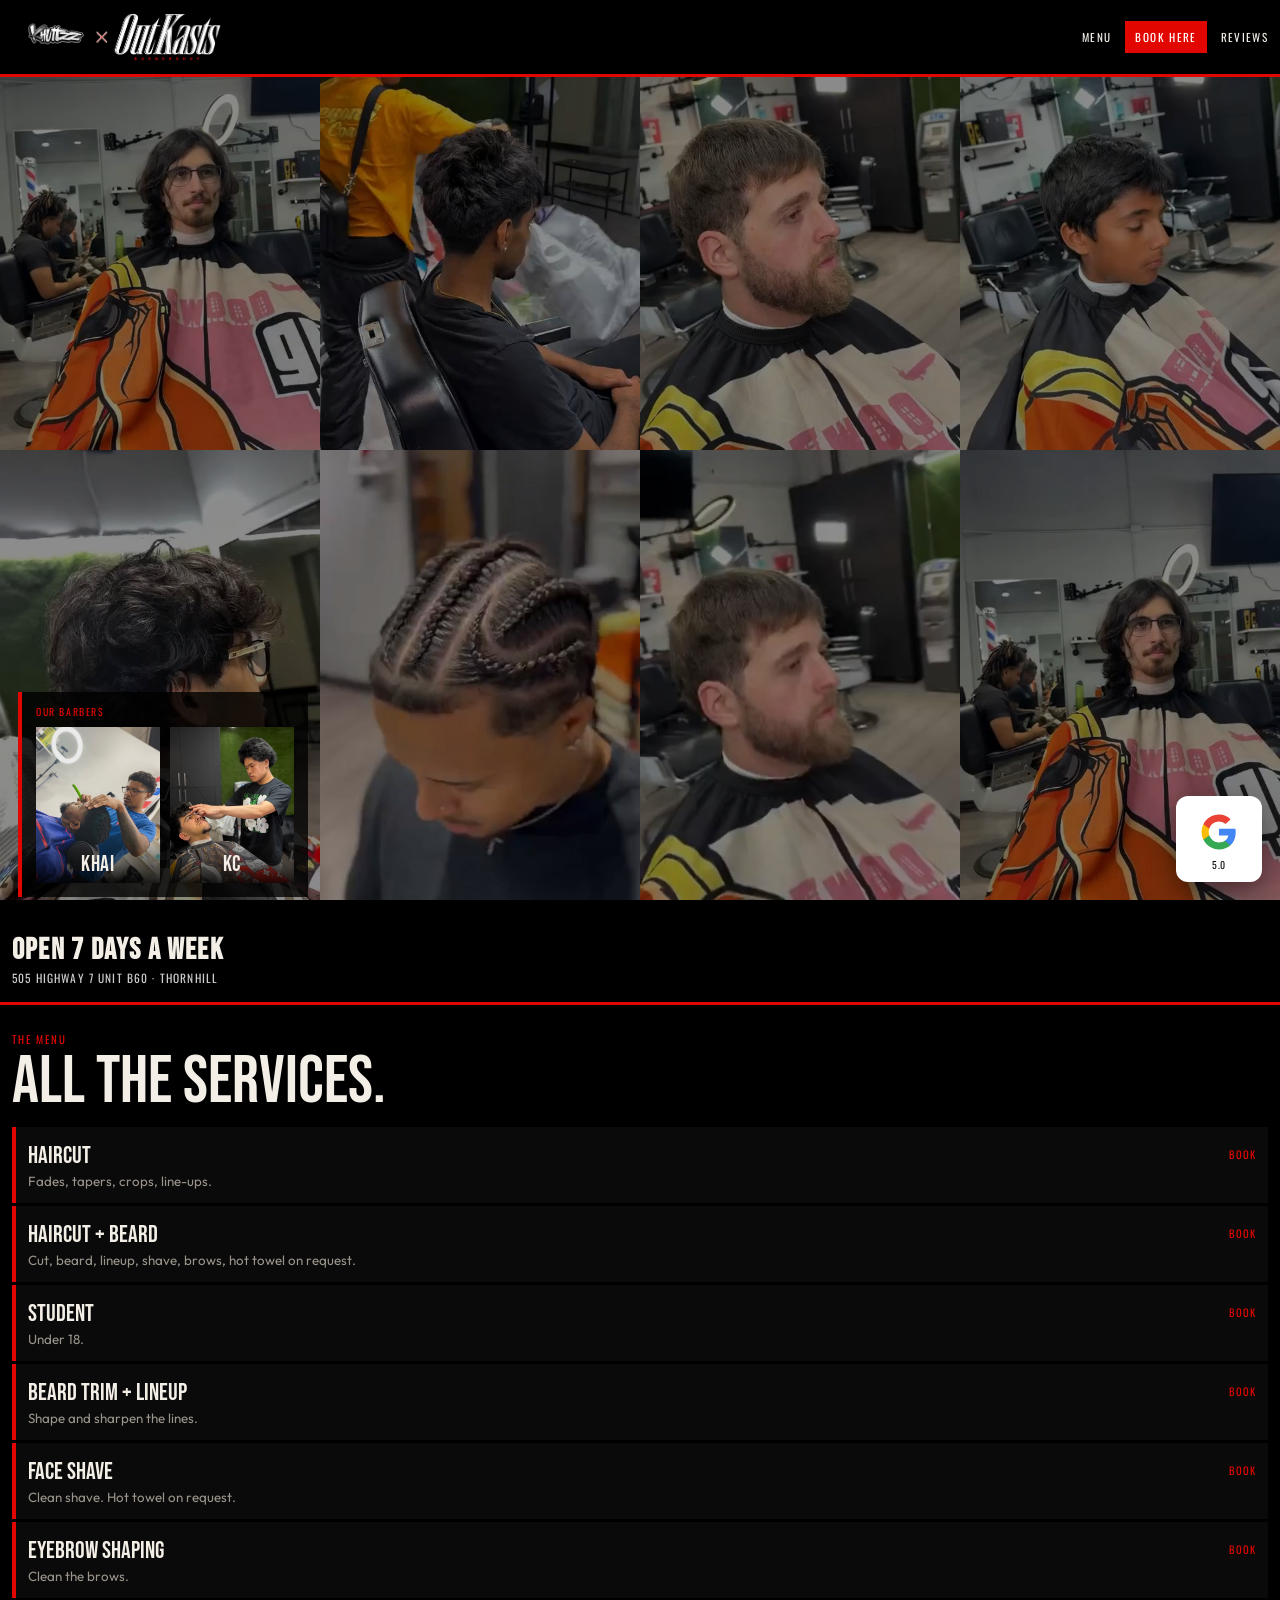
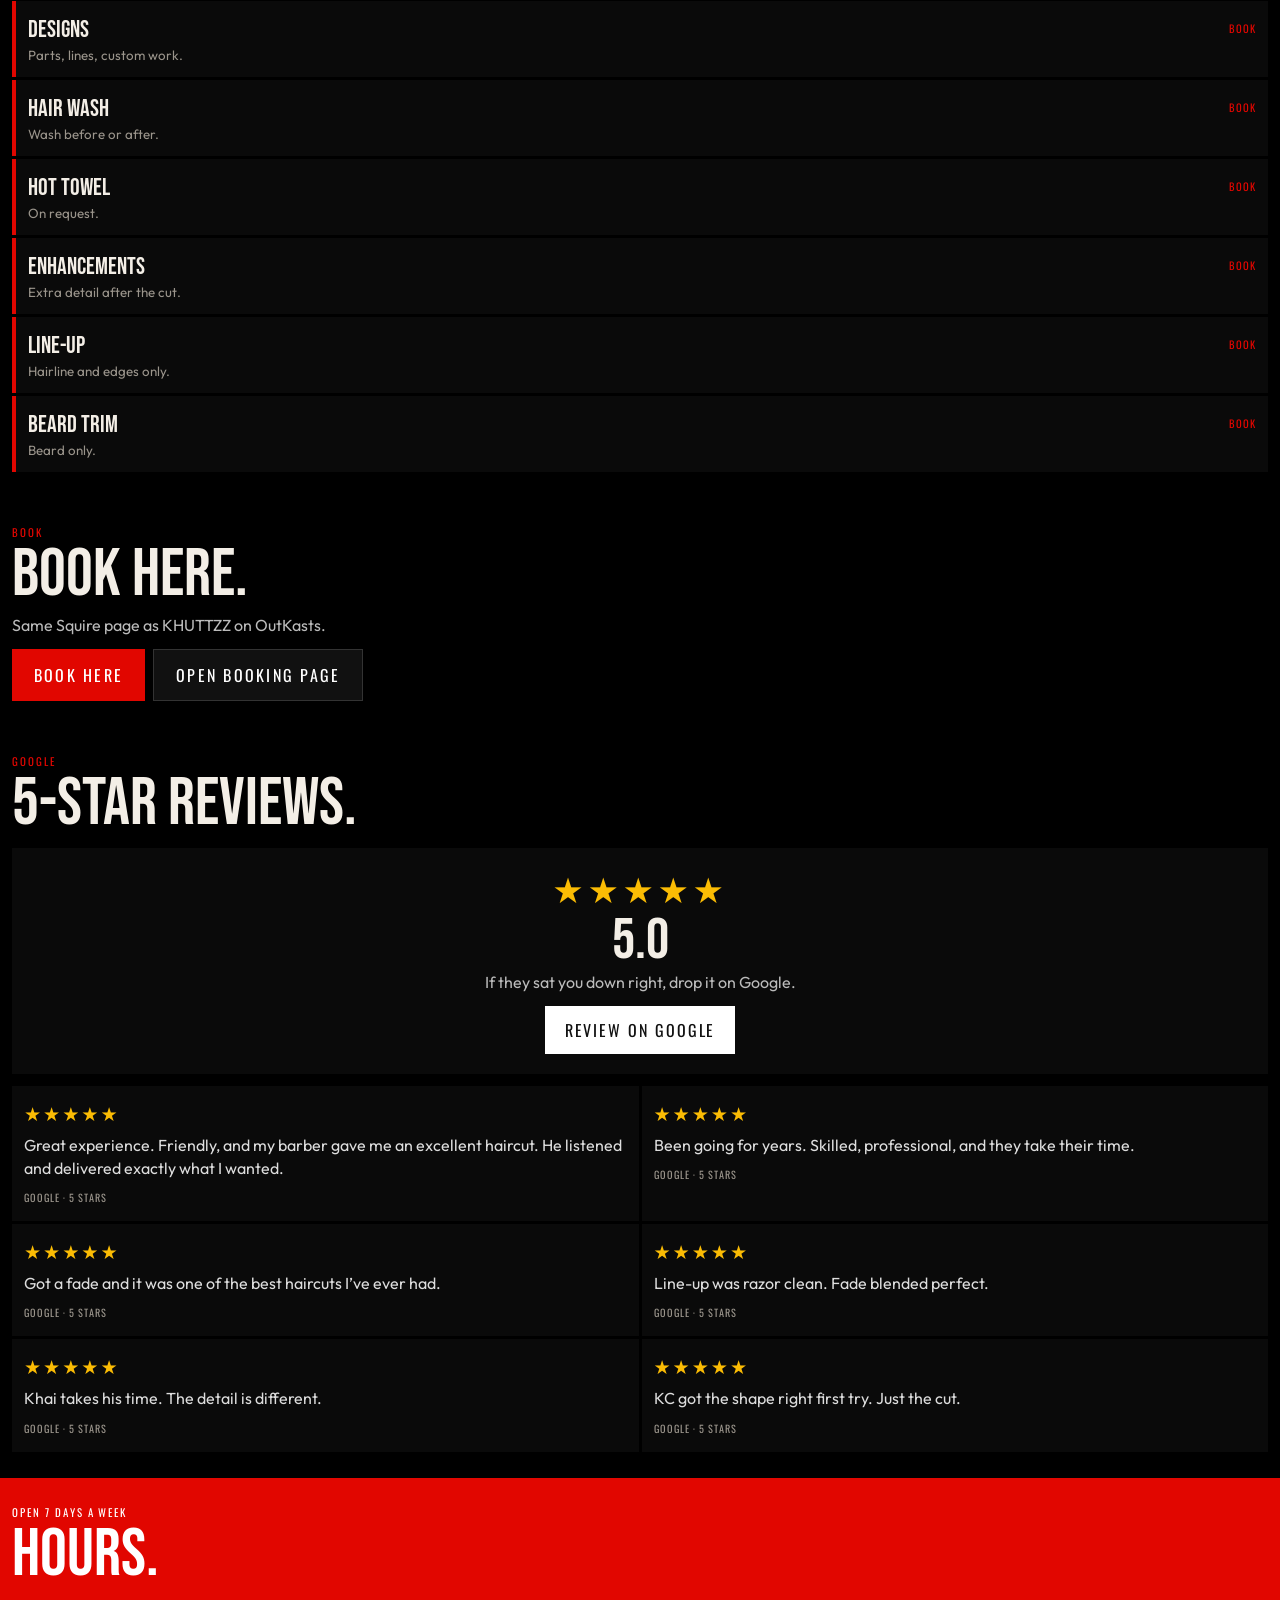
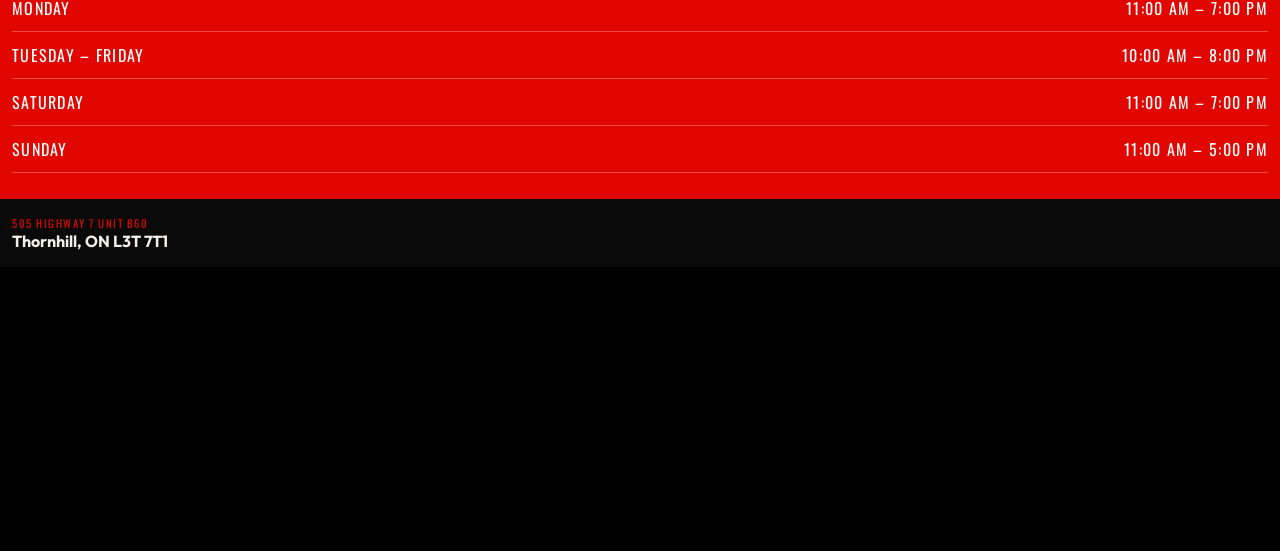
==== commit 9c8bcec1: "h" ====
--- a/index.html
+++ b/index.html
@@ -17,27 +17,60 @@
     html,body { width:100%; overflow-x:hidden; background:#000; color:var(--ink); }
     body { font-family:Outfit,system-ui,sans-serif; }
     img { display:block; }
-    video { display:block; width:100%; }
     a { color:inherit; text-decoration:none; }
-    img[broken],video[broken] { display:none !important; }
+    img[broken] { display:none !important; }
+
+    video::-webkit-media-controls,
+    video::-webkit-media-controls-enclosure,
+    video::-webkit-media-controls-panel,
+    video::-webkit-media-controls-overlay-play-button,
+    video::-webkit-media-controls-start-playback-button,
+    video::-webkit-media-controls-overlay-enclosure {
+      display:none !important;
+      opacity:0 !important;
+      pointer-events:none !important;
+      -webkit-appearance:none;
+      width:0 !important;
+      height:0 !important;
+    }
 
     .wall {
       position:fixed; inset:0; z-index:0;
       display:grid;
       grid-template-columns:1fr 1fr;
-      grid-template-rows:repeat(4,1fr);
+      grid-template-rows:1fr 1fr;
       width:100%; height:100%;
-    }
-    .wall video {
+      pointer-events:none;
+      transform:translateZ(0);
+      -webkit-transform:translateZ(0);
+    }
+    .cell {
+      position:relative;
+      overflow:hidden;
+      background:#000;
+    }
+    .cell video,
+    .cell img {
+      position:absolute; inset:0;
       width:100%; height:100%;
       object-fit:cover;
       pointer-events:none;
     }
+    .cell img { z-index:1; }
+    .cell video { z-index:0; }
+    .cell.is-on img { opacity:0; }
+    .cell-cover {
+      position:absolute; inset:0; z-index:2;
+      background:transparent;
+      pointer-events:none;
+    }
+    .wall .cell:nth-child(n+5) { display:none; }
     @media (min-width:700px) {
       .wall {
         grid-template-columns:repeat(4,1fr);
         grid-template-rows:1fr 1fr;
       }
+      .wall .cell:nth-child(n+5) { display:block; }
     }
     .shade {
       position:fixed; inset:0; z-index:1; pointer-events:none;
@@ -201,14 +234,46 @@
 </head>
 <body>
   <div class="wall" aria-hidden="true">
-    <video src="assets/reels/1.mp4" muted autoplay loop playsinline webkit-playsinline preload="auto"></video>
-    <video src="assets/reels/2.mp4" muted autoplay loop playsinline webkit-playsinline preload="auto"></video>
-    <video src="assets/reels/3.mp4" muted autoplay loop playsinline webkit-playsinline preload="auto"></video>
-    <video src="assets/reels/4.mp4" muted autoplay loop playsinline webkit-playsinline preload="auto"></video>
-    <video src="assets/reels/5.mp4" muted autoplay loop playsinline webkit-playsinline preload="auto"></video>
-    <video src="assets/reels/6.mp4" muted autoplay loop playsinline webkit-playsinline preload="auto"></video>
-    <video src="assets/reels/7.mp4" muted autoplay loop playsinline webkit-playsinline preload="auto"></video>
-    <video src="assets/reels/8.mp4" muted autoplay loop playsinline webkit-playsinline preload="auto"></video>
+    <div class="cell">
+      <img alt="" src="assets/reels/1.jpg" />
+      <video muted autoplay loop playsinline webkit-playsinline preload="auto" disablepictureinpicture controlslist="nodownload nofullscreen noremoteplayback"></video>
+      <span class="cell-cover"></span>
+    </div>
+    <div class="cell">
+      <img alt="" src="assets/reels/2.jpg" />
+      <video muted autoplay loop playsinline webkit-playsinline preload="auto" disablepictureinpicture controlslist="nodownload nofullscreen noremoteplayback"></video>
+      <span class="cell-cover"></span>
+    </div>
+    <div class="cell">
+      <img alt="" src="assets/reels/3.jpg" />
+      <video muted autoplay loop playsinline webkit-playsinline preload="auto" disablepictureinpicture controlslist="nodownload nofullscreen noremoteplayback"></video>
+      <span class="cell-cover"></span>
+    </div>
+    <div class="cell">
+      <img alt="" src="assets/reels/4.jpg" />
+      <video muted autoplay loop playsinline webkit-playsinline preload="auto" disablepictureinpicture controlslist="nodownload nofullscreen noremoteplayback"></video>
+      <span class="cell-cover"></span>
+    </div>
+    <div class="cell">
+      <img alt="" src="assets/reels/5.jpg" />
+      <video muted autoplay loop playsinline webkit-playsinline preload="auto" disablepictureinpicture controlslist="nodownload nofullscreen noremoteplayback"></video>
+      <span class="cell-cover"></span>
+    </div>
+    <div class="cell">
+      <img alt="" src="assets/reels/7.jpg" />
+      <video muted autoplay loop playsinline webkit-playsinline preload="auto" disablepictureinpicture controlslist="nodownload nofullscreen noremoteplayback"></video>
+      <span class="cell-cover"></span>
+    </div>
+    <div class="cell">
+      <img alt="" src="assets/reels/8.jpg" />
+      <video muted autoplay loop playsinline webkit-playsinline preload="auto" disablepictureinpicture controlslist="nodownload nofullscreen noremoteplayback"></video>
+      <span class="cell-cover"></span>
+    </div>
+    <div class="cell">
+      <img alt="" src="assets/reels/2.jpg" />
+      <video muted autoplay loop playsinline webkit-playsinline preload="auto" disablepictureinpicture controlslist="nodownload nofullscreen noremoteplayback"></video>
+      <span class="cell-cover"></span>
+    </div>
   </div>
   <div class="shade"></div>
   <div class="wrap">
@@ -329,20 +394,109 @@
   </div>
   <script>
     (function () {
-      function playWall() {
-        document.querySelectorAll(".wall video").forEach(function (v) {
-          v.muted = true;
-          v.playsInline = true;
-          var p = v.play();
-          if (p && p.catch) p.catch(function () {});
+      var REELS = [
+        { src: "assets/reels/1.mp4", poster: "assets/reels/1.jpg" },
+        { src: "assets/reels/2.mp4", poster: "assets/reels/2.jpg" },
+        { src: "assets/reels/3.mp4", poster: "assets/reels/3.jpg" },
+        { src: "assets/reels/4.mp4", poster: "assets/reels/4.jpg" },
+        { src: "assets/reels/5.mp4", poster: "assets/reels/5.jpg" },
+        { src: "assets/reels/7.mp4", poster: "assets/reels/7.jpg" },
+        { src: "assets/reels/8.mp4", poster: "assets/reels/8.jpg" }
+      ];
+      var cells = document.querySelectorAll(".wall .cell");
+      var slots = [];
+
+      function liveSlots() {
+        return slots.filter(function (s) {
+          return window.getComputedStyle(s.cell).display !== "none";
         });
       }
-      playWall();
-      document.addEventListener("DOMContentLoaded", playWall);
-      window.addEventListener("load", playWall);
-      document.addEventListener("touchstart", playWall, { once: true });
-      document.addEventListener("click", playWall, { once: true });
+
+      function nextUnused(from) {
+        var used = liveSlots().map(function (s) { return s.idx; });
+        for (var step = 1; step <= REELS.length; step++) {
+          var n = (from + step) % REELS.length;
+          if (used.indexOf(n) === -1) return n;
+        }
+        return (from + 1) % REELS.length;
+      }
+
+      function prep(v) {
+        v.muted = true;
+        v.defaultMuted = true;
+        v.autoplay = true;
+        v.loop = true;
+        v.controls = false;
+        v.playsInline = true;
+        v.setAttribute("playsinline", "");
+        v.setAttribute("webkit-playsinline", "");
+        v.setAttribute("muted", "");
+        v.disablePictureInPicture = true;
+      }
+
+      function playSafe(v) {
+        prep(v);
+        var p = v.play();
+        if (p && p.catch) p.catch(function () {});
+      }
+
+      Array.prototype.forEach.call(cells, function (cell, slot) {
+        var v = cell.querySelector("video");
+        var poster = cell.querySelector("img");
+        var start = slot % REELS.length;
+        var state = { cell: cell, v: v, poster: poster, idx: start, plays: 0, lastT: 0, lock: false };
+        slots.push(state);
+        prep(v);
+
+        function show(i) {
+          state.idx = i;
+          poster.src = REELS[i].poster;
+          cell.classList.remove("is-on");
+          v.src = REELS[i].src;
+          v.load();
+          playSafe(v);
+        }
+
+        v.addEventListener("playing", function () {
+          cell.classList.add("is-on");
+        });
+        v.addEventListener("pause", function () {
+          if (document.hidden) return;
+          playSafe(v);
+        });
+
+        v.addEventListener("timeupdate", function () {
+          if (state.lock) return;
+          var t = v.currentTime || 0;
+          if (state.lastT > 1.4 && t < 0.45) {
+            state.plays += 1;
+            if (state.plays >= 2) {
+              state.plays = 0;
+              state.lock = true;
+              show(nextUnused(state.idx));
+              setTimeout(function () { state.lock = false; state.lastT = 0; }, 700);
+            }
+          }
+          state.lastT = t;
+        });
+
+        show(start);
+      });
+
+      function playLive() {
+        liveSlots().forEach(function (s) { playSafe(s.v); });
+      }
+      document.addEventListener("DOMContentLoaded", playLive);
+      window.addEventListener("load", playLive);
+      window.addEventListener("pageshow", playLive);
+      window.addEventListener("focus", playLive);
+      document.addEventListener("visibilitychange", function () {
+        if (!document.hidden) playLive();
+      });
+      document.addEventListener("touchstart", playLive, { passive: true });
+      document.addEventListener("click", playLive);
       document.querySelectorAll("img").forEach(function (el) {
+        if (el.closest(".wall")) return;
         el.addEventListener("error", function () { el.remove(); });
       });
     })();
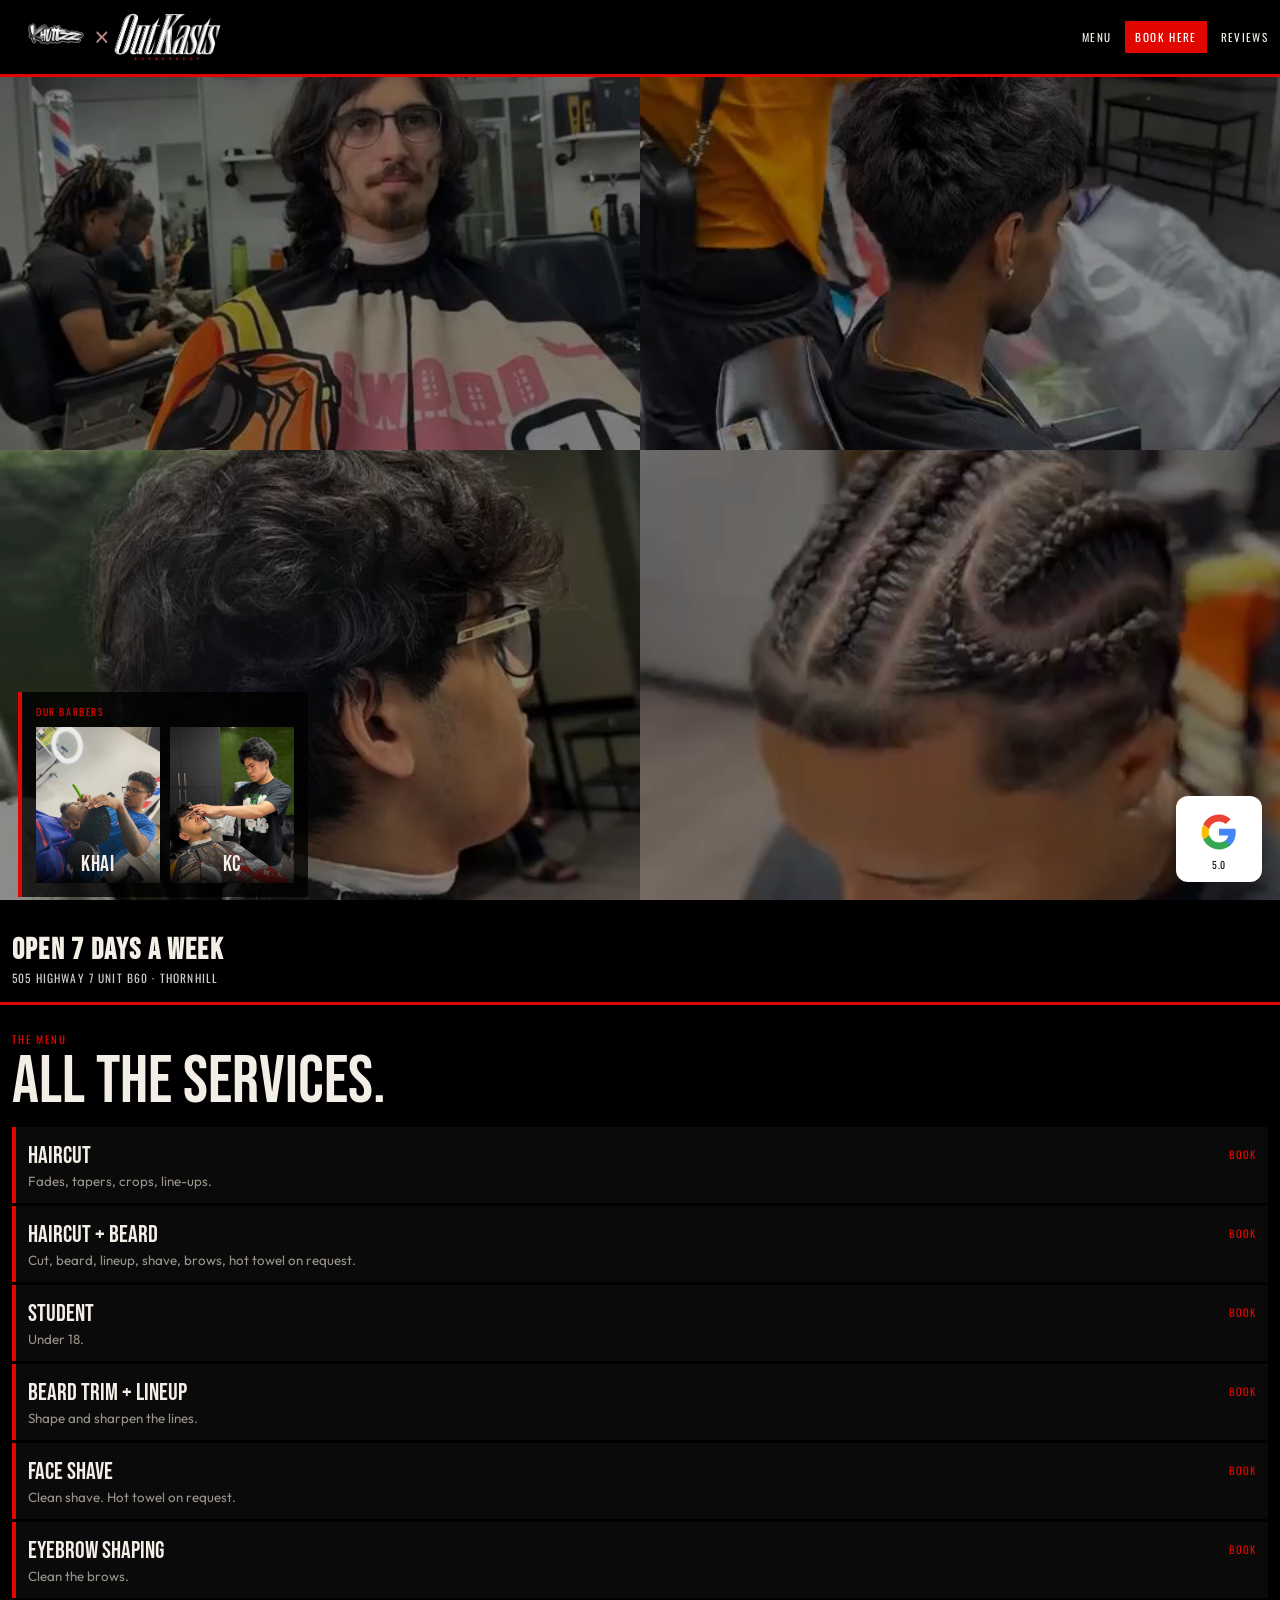
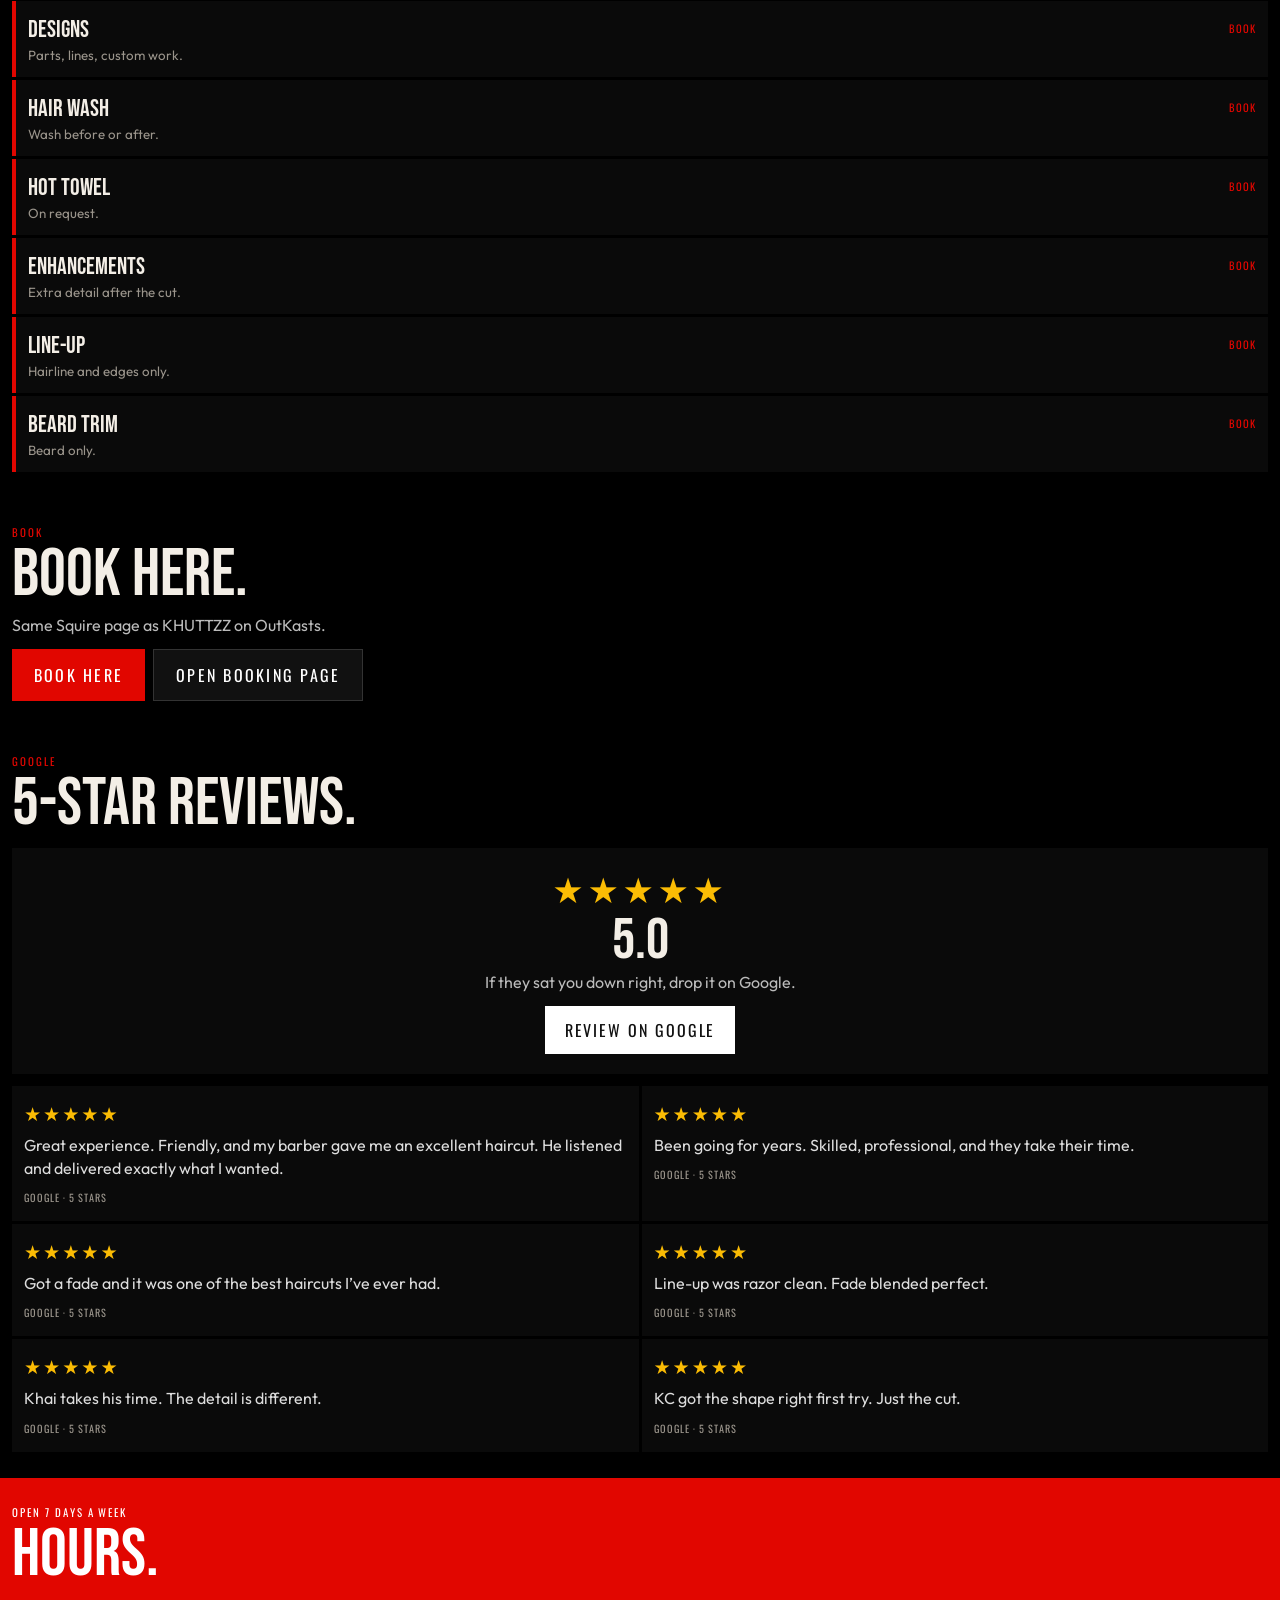
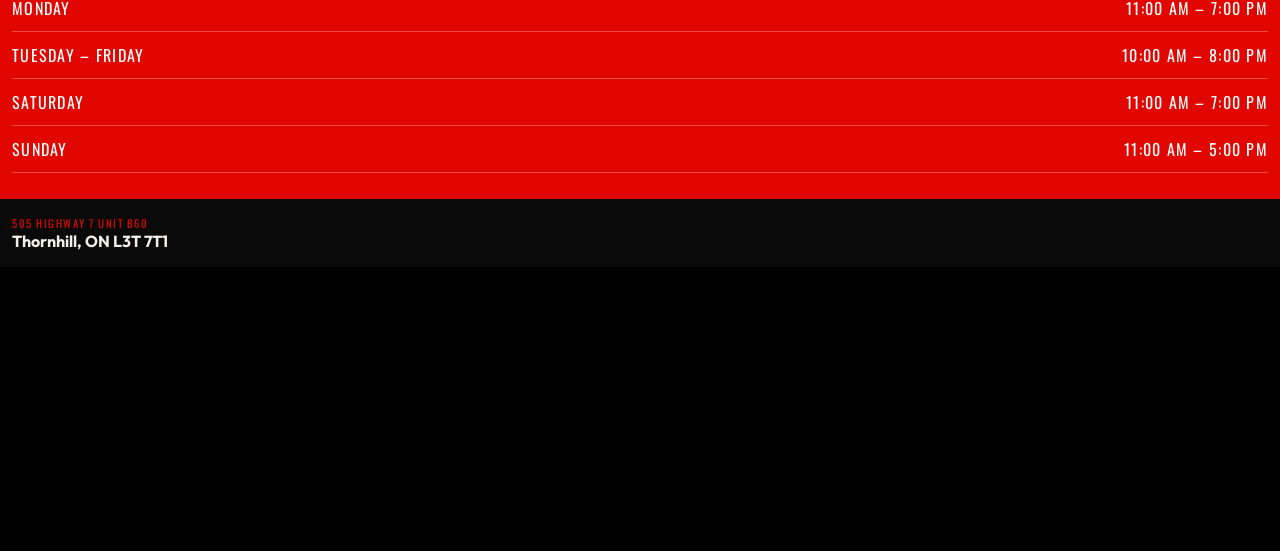
==== commit 0f185185: "h" ====
--- a/index.html
+++ b/index.html
@@ -64,14 +64,6 @@
       background:transparent;
       pointer-events:none;
     }
-    .wall .cell:nth-child(n+5) { display:none; }
-    @media (min-width:700px) {
-      .wall {
-        grid-template-columns:repeat(4,1fr);
-        grid-template-rows:1fr 1fr;
-      }
-      .wall .cell:nth-child(n+5) { display:block; }
-    }
     .shade {
       position:fixed; inset:0; z-index:1; pointer-events:none;
       background:rgba(0,0,0,.45);
@@ -245,32 +237,12 @@
       <span class="cell-cover"></span>
     </div>
     <div class="cell">
-      <img alt="" src="assets/reels/3.jpg" />
-      <video muted autoplay loop playsinline webkit-playsinline preload="auto" disablepictureinpicture controlslist="nodownload nofullscreen noremoteplayback"></video>
-      <span class="cell-cover"></span>
-    </div>
-    <div class="cell">
-      <img alt="" src="assets/reels/4.jpg" />
-      <video muted autoplay loop playsinline webkit-playsinline preload="auto" disablepictureinpicture controlslist="nodownload nofullscreen noremoteplayback"></video>
-      <span class="cell-cover"></span>
-    </div>
-    <div class="cell">
       <img alt="" src="assets/reels/5.jpg" />
       <video muted autoplay loop playsinline webkit-playsinline preload="auto" disablepictureinpicture controlslist="nodownload nofullscreen noremoteplayback"></video>
       <span class="cell-cover"></span>
     </div>
     <div class="cell">
       <img alt="" src="assets/reels/7.jpg" />
-      <video muted autoplay loop playsinline webkit-playsinline preload="auto" disablepictureinpicture controlslist="nodownload nofullscreen noremoteplayback"></video>
-      <span class="cell-cover"></span>
-    </div>
-    <div class="cell">
-      <img alt="" src="assets/reels/8.jpg" />
-      <video muted autoplay loop playsinline webkit-playsinline preload="auto" disablepictureinpicture controlslist="nodownload nofullscreen noremoteplayback"></video>
-      <span class="cell-cover"></span>
-    </div>
-    <div class="cell">
-      <img alt="" src="assets/reels/2.jpg" />
       <video muted autoplay loop playsinline webkit-playsinline preload="auto" disablepictureinpicture controlslist="nodownload nofullscreen noremoteplayback"></video>
       <span class="cell-cover"></span>
     </div>
@@ -405,20 +377,25 @@
       ];
       var cells = document.querySelectorAll(".wall .cell");
       var slots = [];
-
-      function liveSlots() {
-        return slots.filter(function (s) {
-          return window.getComputedStyle(s.cell).display !== "none";
-        });
-      }
-
-      function nextUnused(from) {
-        var used = liveSlots().map(function (s) { return s.idx; });
+      var lastShown = REELS.map(function () { return -1e12; });
+      var COOLDOWN = 180000;
+      var START = [0, 1, 4, 5];
+
+      function nextFresh(from) {
+        var now = Date.now();
+        var showing = slots.map(function (s) { return s.idx; });
+        var best = -1;
+        var bestTime = now;
         for (var step = 1; step <= REELS.length; step++) {
           var n = (from + step) % REELS.length;
-          if (used.indexOf(n) === -1) return n;
+          if (showing.indexOf(n) !== -1) continue;
+          if (now - lastShown[n] < COOLDOWN) continue;
+          if (lastShown[n] < bestTime) {
+            bestTime = lastShown[n];
+            best = n;
+          }
         }
-        return (from + 1) % REELS.length;
+        return best;
       }
 
       function prep(v) {
@@ -443,13 +420,14 @@
       Array.prototype.forEach.call(cells, function (cell, slot) {
         var v = cell.querySelector("video");
         var poster = cell.querySelector("img");
-        var start = slot % REELS.length;
+        var start = START[slot] != null ? START[slot] : slot;
         var state = { cell: cell, v: v, poster: poster, idx: start, plays: 0, lastT: 0, lock: false };
         slots.push(state);
         prep(v);
 
         function show(i) {
           state.idx = i;
+          lastShown[i] = Date.now();
           poster.src = REELS[i].poster;
           cell.classList.remove("is-on");
           v.src = REELS[i].src;
@@ -471,10 +449,15 @@
           if (state.lastT > 1.4 && t < 0.45) {
             state.plays += 1;
             if (state.plays >= 2) {
-              state.plays = 0;
-              state.lock = true;
-              show(nextUnused(state.idx));
-              setTimeout(function () { state.lock = false; state.lastT = 0; }, 700);
+              var nxt = nextFresh(state.idx);
+              if (nxt < 0) {
+                state.plays = 0;
+              } else {
+                state.plays = 0;
+                state.lock = true;
+                show(nxt);
+                setTimeout(function () { state.lock = false; state.lastT = 0; }, 700);
+              }
             }
           }
           state.lastT = t;
@@ -484,7 +467,7 @@
       });
 
       function playLive() {
-        liveSlots().forEach(function (s) { playSafe(s.v); });
+        slots.forEach(function (s) { playSafe(s.v); });
       }
       document.addEventListener("DOMContentLoaded", playLive);
       window.addEventListener("load", playLive);
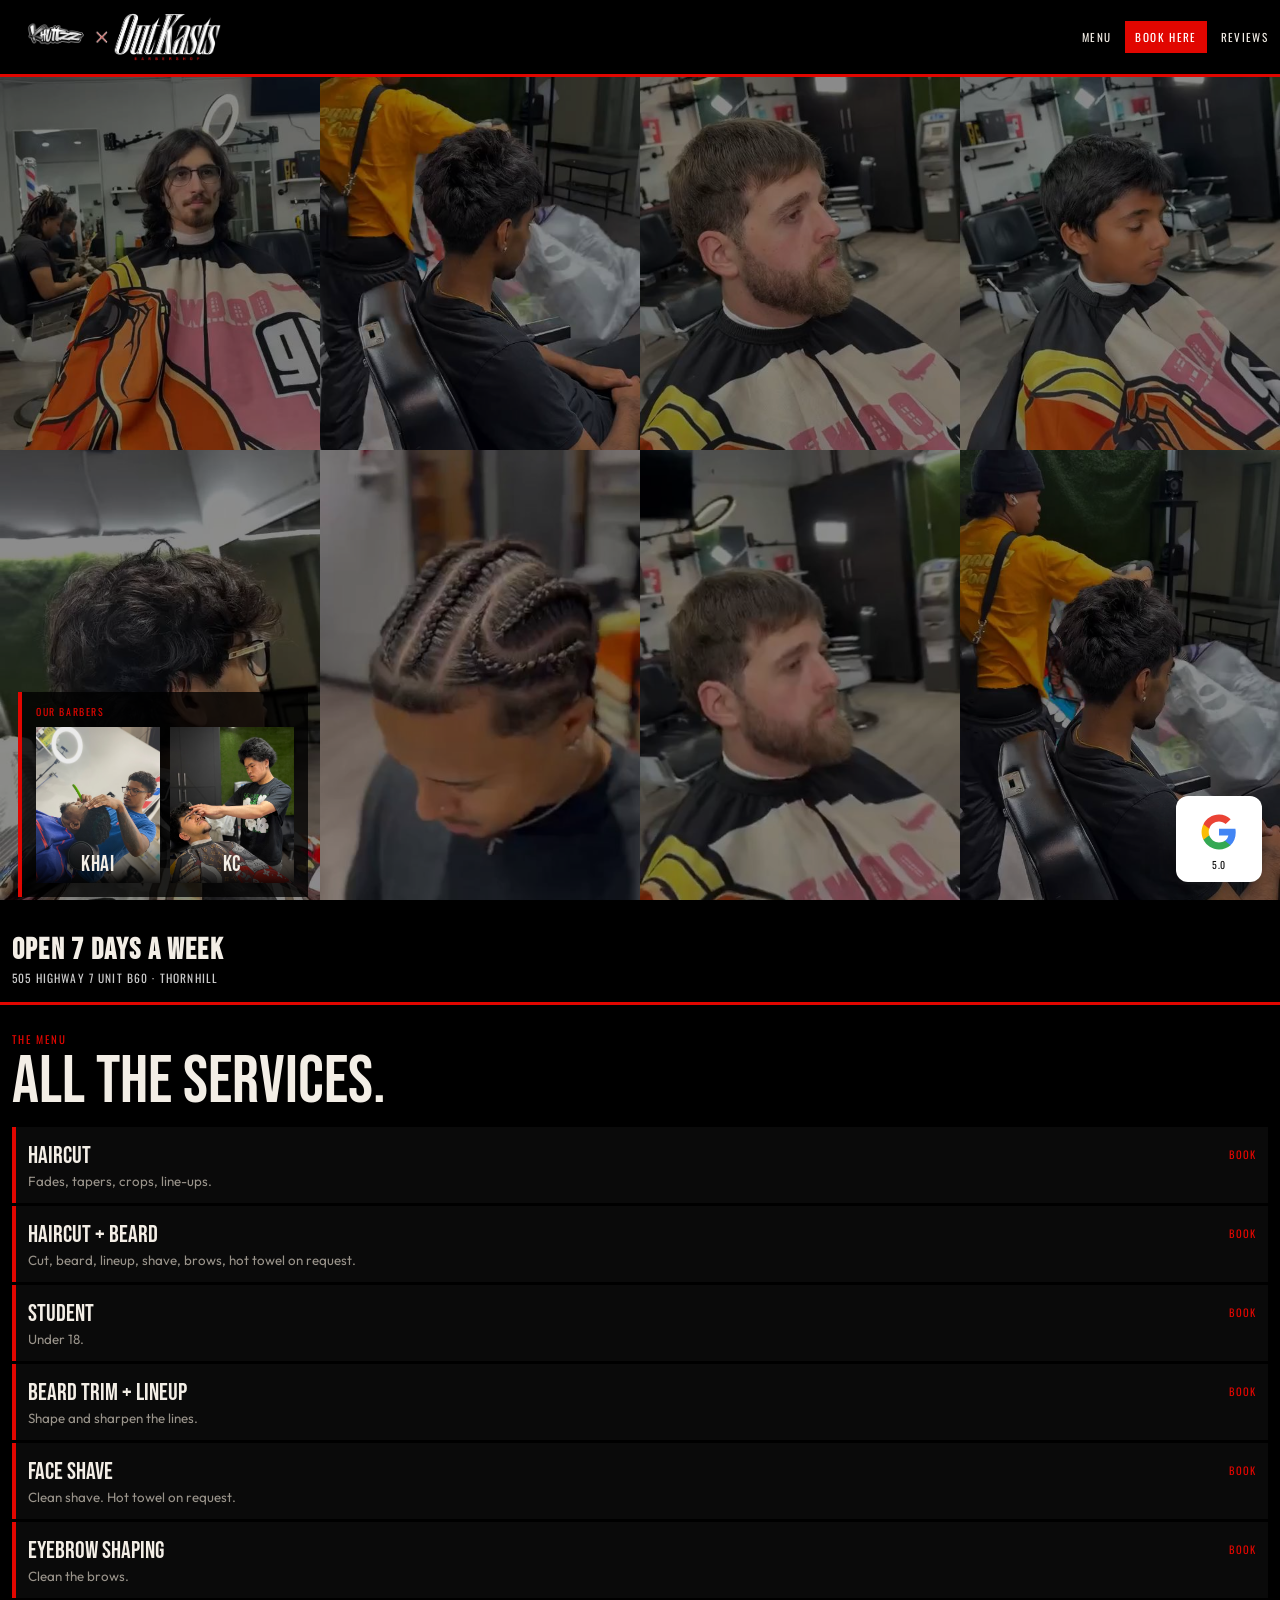
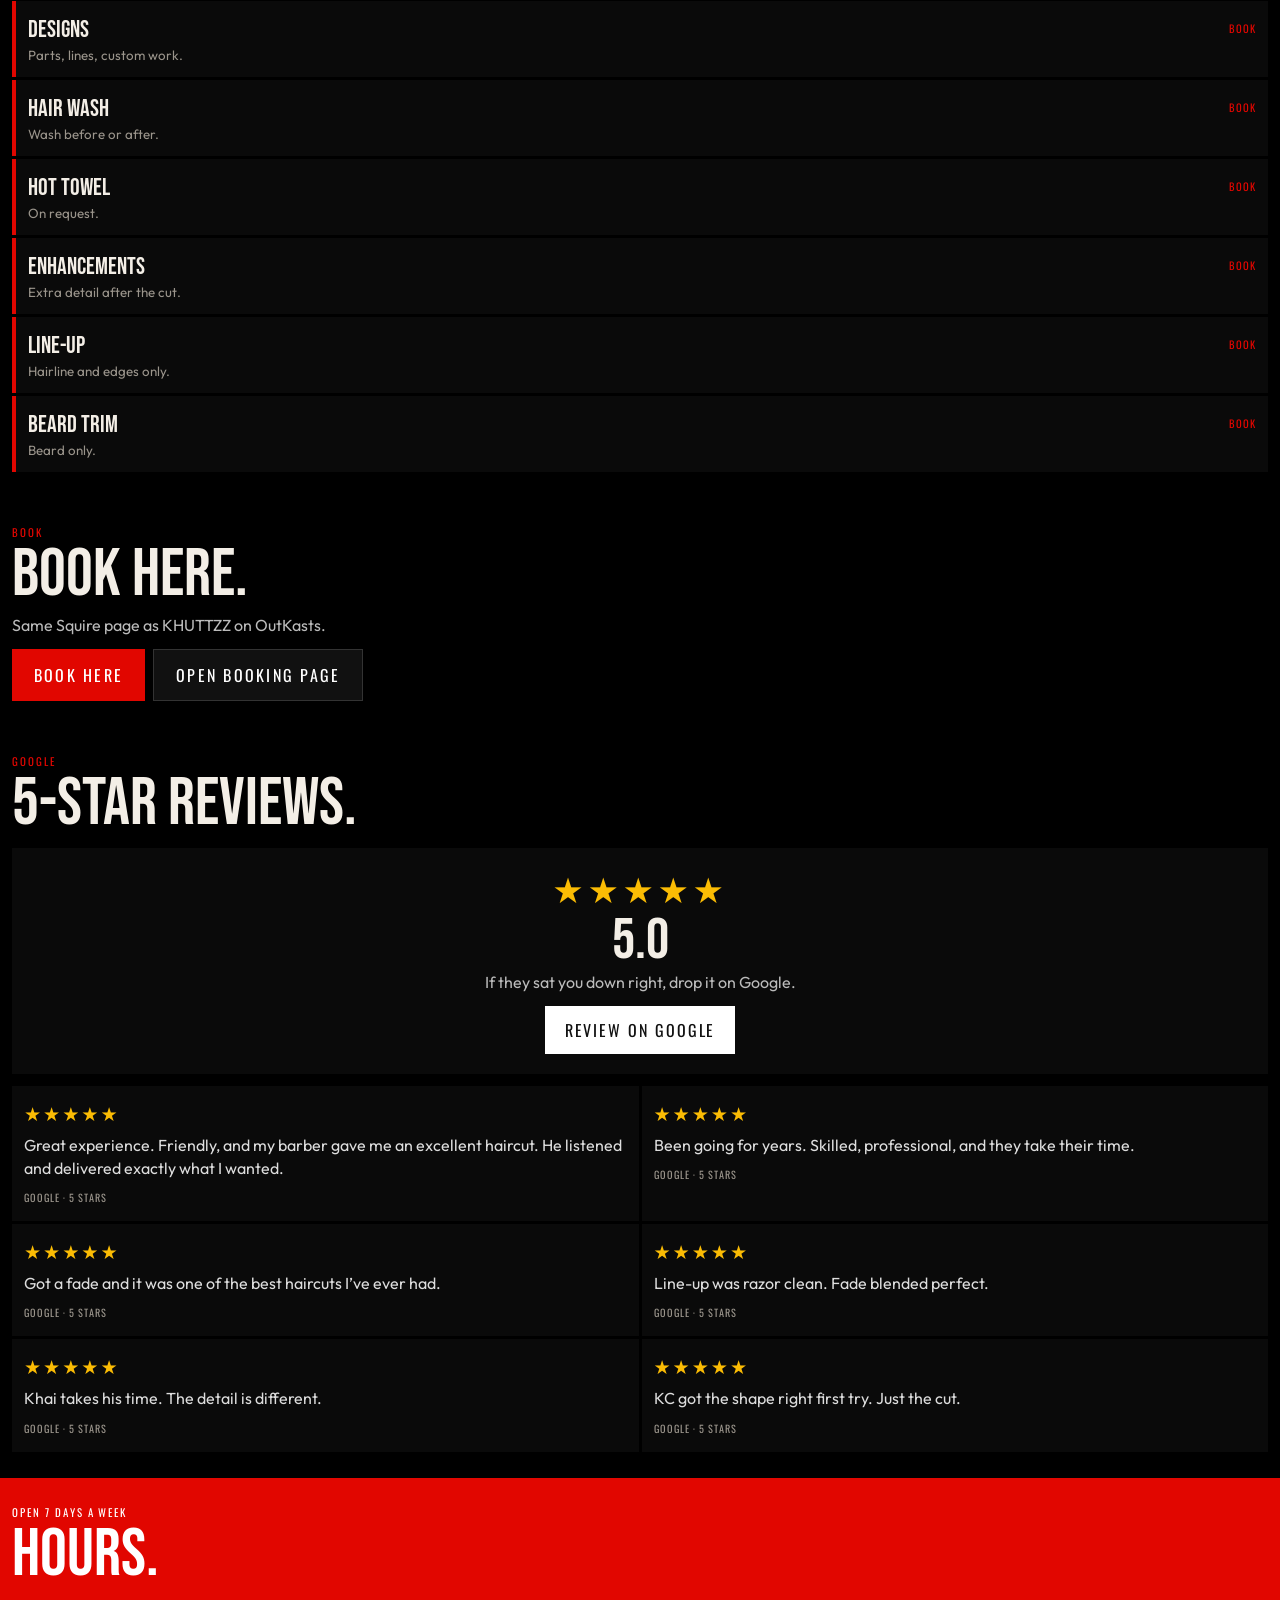
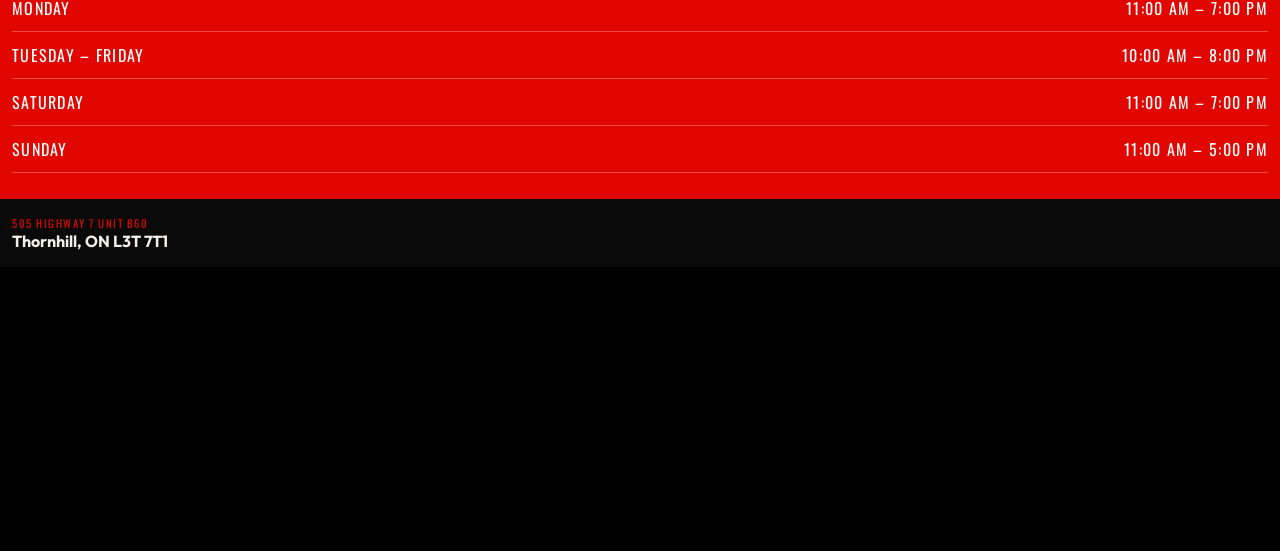
==== commit b47a54ee: "h" ====
--- a/index.html
+++ b/index.html
@@ -38,11 +38,17 @@
       position:fixed; inset:0; z-index:0;
       display:grid;
       grid-template-columns:1fr 1fr;
-      grid-template-rows:1fr 1fr;
+      grid-template-rows:repeat(4,1fr);
       width:100%; height:100%;
       pointer-events:none;
       transform:translateZ(0);
       -webkit-transform:translateZ(0);
+    }
+    @media (min-width:700px) {
+      .wall {
+        grid-template-columns:repeat(4,1fr);
+        grid-template-rows:1fr 1fr;
+      }
     }
     .cell {
       position:relative;
@@ -237,12 +243,32 @@
       <span class="cell-cover"></span>
     </div>
     <div class="cell">
+      <img alt="" src="assets/reels/3.jpg" />
+      <video muted autoplay loop playsinline webkit-playsinline preload="auto" disablepictureinpicture controlslist="nodownload nofullscreen noremoteplayback"></video>
+      <span class="cell-cover"></span>
+    </div>
+    <div class="cell">
+      <img alt="" src="assets/reels/4.jpg" />
+      <video muted autoplay loop playsinline webkit-playsinline preload="auto" disablepictureinpicture controlslist="nodownload nofullscreen noremoteplayback"></video>
+      <span class="cell-cover"></span>
+    </div>
+    <div class="cell">
       <img alt="" src="assets/reels/5.jpg" />
       <video muted autoplay loop playsinline webkit-playsinline preload="auto" disablepictureinpicture controlslist="nodownload nofullscreen noremoteplayback"></video>
       <span class="cell-cover"></span>
     </div>
     <div class="cell">
       <img alt="" src="assets/reels/7.jpg" />
+      <video muted autoplay loop playsinline webkit-playsinline preload="auto" disablepictureinpicture controlslist="nodownload nofullscreen noremoteplayback"></video>
+      <span class="cell-cover"></span>
+    </div>
+    <div class="cell">
+      <img alt="" src="assets/reels/8.jpg" />
+      <video muted autoplay loop playsinline webkit-playsinline preload="auto" disablepictureinpicture controlslist="nodownload nofullscreen noremoteplayback"></video>
+      <span class="cell-cover"></span>
+    </div>
+    <div class="cell">
+      <img alt="" src="assets/reels/9.jpg" />
       <video muted autoplay loop playsinline webkit-playsinline preload="auto" disablepictureinpicture controlslist="nodownload nofullscreen noremoteplayback"></video>
       <span class="cell-cover"></span>
     </div>
@@ -366,37 +392,21 @@
   </div>
   <script>
     (function () {
-      var REELS = [
-        { src: "assets/reels/1.mp4", poster: "assets/reels/1.jpg" },
-        { src: "assets/reels/2.mp4", poster: "assets/reels/2.jpg" },
-        { src: "assets/reels/3.mp4", poster: "assets/reels/3.jpg" },
-        { src: "assets/reels/4.mp4", poster: "assets/reels/4.jpg" },
-        { src: "assets/reels/5.mp4", poster: "assets/reels/5.jpg" },
-        { src: "assets/reels/7.mp4", poster: "assets/reels/7.jpg" },
-        { src: "assets/reels/8.mp4", poster: "assets/reels/8.jpg" }
+      function clip(n) {
+        return { src: "assets/reels/" + n + ".mp4", poster: "assets/reels/" + n + ".jpg" };
+      }
+      var PAIRS = [
+        [clip(1), clip(10)],
+        [clip(2), clip(11)],
+        [clip(3), clip(13)],
+        [clip(4), clip(18)],
+        [clip(5), clip(19)],
+        [clip(7), clip(21)],
+        [clip(8), clip(23)],
+        [clip(9), clip(24)]
       ];
       var cells = document.querySelectorAll(".wall .cell");
       var slots = [];
-      var lastShown = REELS.map(function () { return -1e12; });
-      var COOLDOWN = 180000;
-      var START = [0, 1, 4, 5];
-
-      function nextFresh(from) {
-        var now = Date.now();
-        var showing = slots.map(function (s) { return s.idx; });
-        var best = -1;
-        var bestTime = now;
-        for (var step = 1; step <= REELS.length; step++) {
-          var n = (from + step) % REELS.length;
-          if (showing.indexOf(n) !== -1) continue;
-          if (now - lastShown[n] < COOLDOWN) continue;
-          if (lastShown[n] < bestTime) {
-            bestTime = lastShown[n];
-            best = n;
-          }
-        }
-        return best;
-      }
 
       function prep(v) {
         v.muted = true;
@@ -418,19 +428,19 @@
       }
 
       Array.prototype.forEach.call(cells, function (cell, slot) {
+        var pair = PAIRS[slot];
+        if (!pair) return;
         var v = cell.querySelector("video");
         var poster = cell.querySelector("img");
-        var start = START[slot] != null ? START[slot] : slot;
-        var state = { cell: cell, v: v, poster: poster, idx: start, plays: 0, lastT: 0, lock: false };
+        var state = { cell: cell, v: v, poster: poster, which: 0, plays: 0, lastT: 0, lock: false };
         slots.push(state);
         prep(v);
 
-        function show(i) {
-          state.idx = i;
-          lastShown[i] = Date.now();
-          poster.src = REELS[i].poster;
+        function show() {
+          var clip = pair[state.which];
+          poster.src = clip.poster;
           cell.classList.remove("is-on");
-          v.src = REELS[i].src;
+          v.src = clip.src;
           v.load();
           playSafe(v);
         }
@@ -449,21 +459,17 @@
           if (state.lastT > 1.4 && t < 0.45) {
             state.plays += 1;
             if (state.plays >= 2) {
-              var nxt = nextFresh(state.idx);
-              if (nxt < 0) {
-                state.plays = 0;
-              } else {
-                state.plays = 0;
-                state.lock = true;
-                show(nxt);
-                setTimeout(function () { state.lock = false; state.lastT = 0; }, 700);
-              }
+              state.plays = 0;
+              state.lock = true;
+              state.which = state.which ? 0 : 1;
+              show();
+              setTimeout(function () { state.lock = false; state.lastT = 0; }, 700);
             }
           }
           state.lastT = t;
         });
 
-        show(start);
+        show();
       });
 
       function playLive() {
